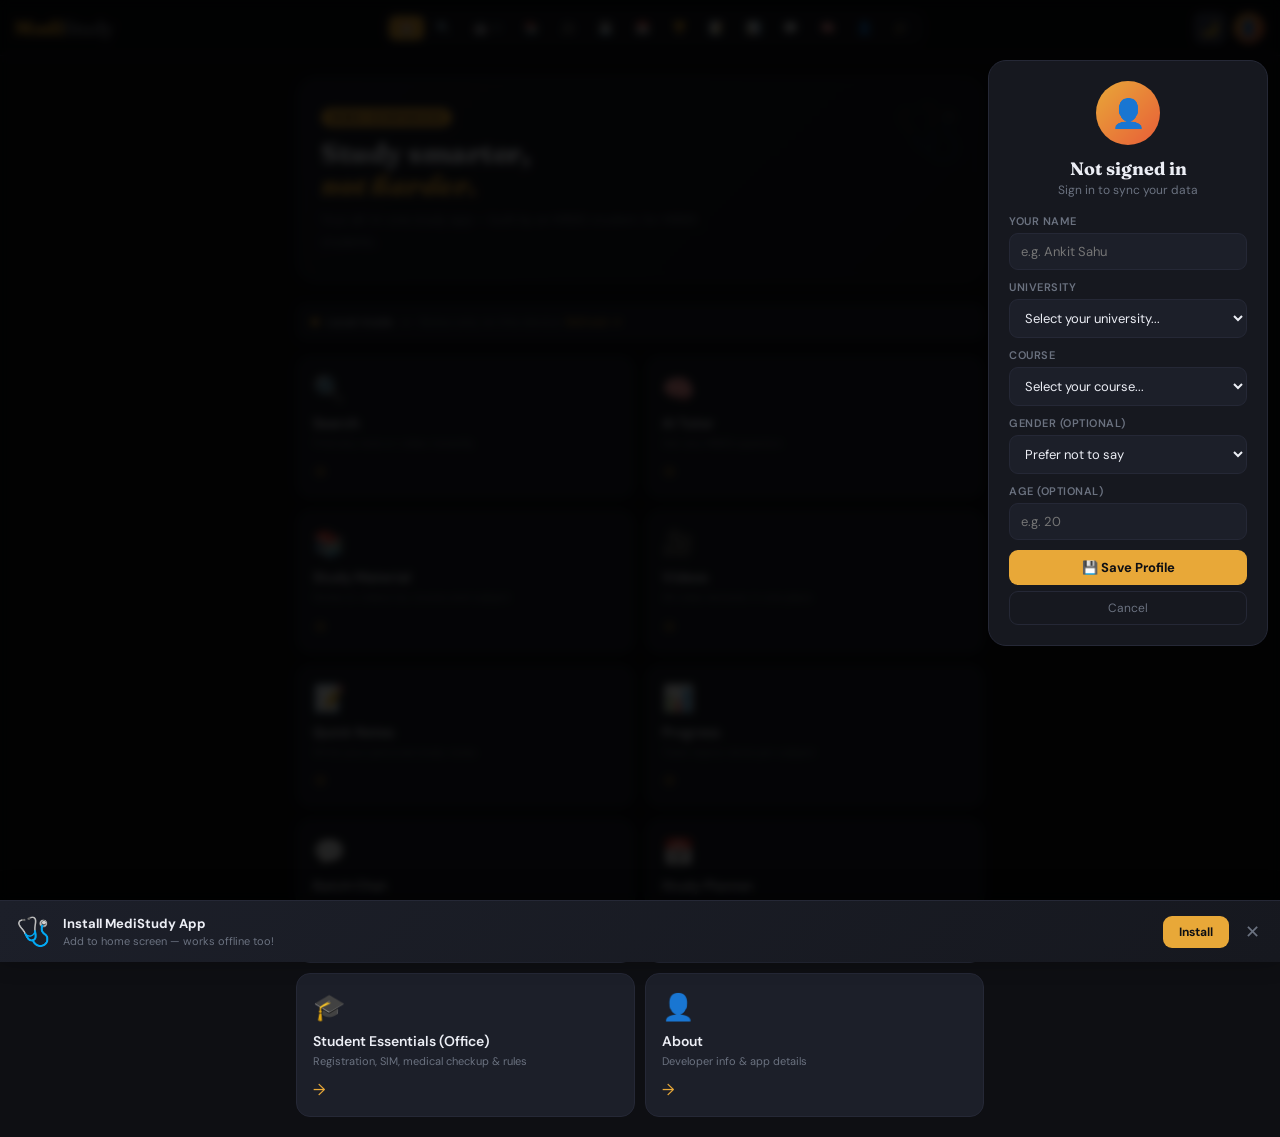
==== index.html @ 900de32b "Add files via upload" ====
<!DOCTYPE html>
<html lang="en">
<head>
<meta charset="UTF-8">
<meta name="viewport" content="width=device-width, initial-scale=1.0">
<title>MediStudy — MBBS Companion</title>
<script>
// OFFLINE BOOT — runs before anything else
// If offline, try to serve cached version from Cache API
(function(){
  if(navigator.onLine) return; // Online — nothing to do
  if(!('caches' in window)) return; // No Cache API — nothing to do
  // Check if app shell is cached, inject if current page failed to load
  window.addEventListener('DOMContentLoaded', function(){
    setTimeout(function(){
      // If page-home exists, app loaded fine even offline
      if(document.getElementById('page-home')) return;
      // App failed to load — try cache
      var urls = [location.href, location.origin+'/', location.origin+'/index.html'];
      caches.open('medistudy-shell-v2').then(function(cache){
        var tryNext = function(i){
          if(i >= urls.length) return;
          cache.match(urls[i]).then(function(resp){
            if(resp){ resp.text().then(function(html){
              document.open(); document.write(html); document.close();
            });}else{ tryNext(i+1); }
          });
        };
        tryNext(0);
      }).catch(function(){});
    }, 1000);
  });
})();
</script>
<link rel="stylesheet" href="style.css">

  <!-- Google Analytics -->
  <script async src="https://www.googletagmanager.com/gtag/js?id=G-0CT6SZ4DD1"></script>
  <script>
    window.dataLayer = window.dataLayer || [];
    function gtag(){dataLayer.push(arguments);}
    gtag('js', new Date());
    gtag('config', 'G-0CT6SZ4DD1');
  </script>
  <!-- Fonts load async — never blocks offline use -->
  <script>
    if(navigator.onLine){
      var fl=document.createElement('link');
      fl.rel='stylesheet';fl.media='print';
      fl.href='https://fonts.googleapis.com/css2?family=Fraunces:ital,wght@0,300;0,600;0,900;1,300&family=DM+Sans:wght@300;400;500;600&display=swap';
      fl.onload=function(){fl.media='all';};
      document.head.appendChild(fl);
    }
  </script>

  <!-- PWA Support -->
  <link rel="manifest" href="manifest.json">
  <meta name="theme-color" content="#e8a838">
  <meta name="mobile-web-app-capable" content="yes">
  <meta name="apple-mobile-web-app-capable" content="yes">
  <meta name="apple-mobile-web-app-status-bar-style" content="black-translucent">
  <meta name="apple-mobile-web-app-title" content="MediStudy">
  <link rel="apple-touch-icon" href="https://img.icons8.com/fluency/96/stethoscope.png">
  <!-- PDF.js for reliable cross-platform PDF rendering -->
  <script src="https://cdnjs.cloudflare.com/ajax/libs/pdf.js/3.11.174/pdf.min.js"></script>
</head>
<body>
<nav>
  <div class="nav-brand" id="nav-brand" onclick="goPage('home')">Medi<span>Study</span></div>
  <div class="nav-tabs">
    <button class="nav-tab active" onclick="goPage('home')">🏠</button>
    <button class="nav-tab" onclick="goPage('search')">🔍</button>
    <button class="nav-tab" onclick="goPage('tutor')">🤖 AI</button>
    <button class="nav-tab" onclick="goPage('material')">📚</button>
    <button class="nav-tab" onclick="goPage('videos')">🎥</button>
    <button class="nav-tab" onclick="goPage('saved')">💾</button>
    <button class="nav-tab" onclick="goPage('planner')">📅</button>
    <button class="nav-tab" onclick="goPage('leaderboard')">🏆</button>
    <button class="nav-tab" onclick="goPage('quicknotes')">📝</button>
    <button class="nav-tab" onclick="goPage('progress')">📊</button>
    <button class="nav-tab" onclick="goPage('chat')">💬</button>
    <button class="nav-tab" onclick="goPage('quiz')">🧠</button>
    <button class="nav-tab" onclick="goPage('about')">👤</button>
    <button class="nav-tab" onclick="goPage('essentials')">🎓</button>  </div>
  <div class="nav-right">
    <button class="theme-btn" id="theme-btn" onclick="toggleTheme()">🌙</button>
    <button class="profile-avatar-btn" id="profile-avatar-btn" onclick="openProfile()" title="My Profile">👤</button>
  </div>
</nav>

<!-- ANNOUNCEMENT BANNER -->
<div id="ann-banner" style="display:none;margin:8px 12px 0;border-radius:10px;padding:10px 14px;font-size:13px;line-height:1.5;position:relative;">
  <div style="font-weight:700;margin-bottom:2px;" id="ann-banner-title"></div>
  <div id="ann-banner-msg" style="font-size:12px;opacity:0.9;"></div>
  <button onclick="dismissAnnouncement()" style="position:absolute;top:8px;right:10px;background:none;border:none;font-size:16px;cursor:pointer;opacity:0.7;color:inherit;">✕</button>
</div>
<div class="profile-modal-overlay" id="profile-modal-overlay" onclick="if(event.target===this)closeProfile()">
  <div class="profile-modal">
    <div class="profile-avatar-big" id="profile-avatar-big">👤</div>
    <div class="profile-name-display" id="profile-name-display">Set your name</div>
    <div class="profile-course-display" id="profile-course-display">Tap Edit to set up your profile</div>

    <!-- Logged-out view -->
    <div id="profile-loggedout-view">
      <button class="profile-edit-btn" onclick="closeProfile();openLoginModal()" style="background:var(--accent);margin-bottom:6px;">🔐 Sign In / Create Account</button>
      <button class="profile-close-btn" onclick="closeProfile()">Close</button>
    </div>

    <!-- Logged-in view -->
    <div id="profile-view" style="display:none;">
      <div id="profile-auth-email" style="font-size:11px;color:var(--muted);text-align:center;margin-bottom:10px;"></div>
      <button class="profile-edit-btn" onclick="showProfileEdit()">✏️ Edit Profile</button>
      <button class="profile-close-btn" onclick="doSignOut()" style="margin-top:6px;border-color:#e85d38;color:#e85d38;">🚪 Sign Out</button>
      <button class="profile-close-btn" onclick="closeProfile()" style="margin-top:6px;">Close</button>
    </div>

    <div id="profile-edit-form" style="display:none;">
      <div class="form-group" style="margin-bottom:10px;">
        <label style="font-size:11px;font-weight:600;color:var(--muted);display:block;margin-bottom:5px;">YOUR NAME</label>
        <input type="text" id="profile-name-inp" class="lb-input" placeholder="e.g. Ankit Sahu" style="margin-bottom:0;">
      </div>
      <div class="form-group" style="margin-bottom:10px;">
        <label style="font-size:11px;font-weight:600;color:var(--muted);display:block;margin-bottom:5px;">UNIVERSITY</label>
        <select id="profile-university-inp" class="lb-input" style="margin-bottom:0;">
          <option value="">Select your university...</option>
        </select>
      </div>
      <div class="form-group" style="margin-bottom:10px;">
        <label style="font-size:11px;font-weight:600;color:var(--muted);display:block;margin-bottom:5px;">COURSE</label>
        <select id="profile-course-inp" class="lb-input" style="margin-bottom:0;">
          <option value="">Select your course...</option>
        </select>
      </div>
      <div class="form-group" style="margin-bottom:10px;">
        <label style="font-size:11px;font-weight:600;color:var(--muted);display:block;margin-bottom:5px;">GENDER (OPTIONAL)</label>
        <select id="profile-gender-inp" class="lb-input" style="margin-bottom:0;">
          <option value="">Prefer not to say</option>
          <option value="Male">Male</option>
          <option value="Female">Female</option>
          <option value="Other">Other</option>
        </select>
      </div>
      <div class="form-group" style="margin-bottom:10px;">
        <label style="font-size:11px;font-weight:600;color:var(--muted);display:block;margin-bottom:5px;">AGE (OPTIONAL)</label>
        <input type="number" id="profile-age-inp" class="lb-input" placeholder="e.g. 20" min="15" max="60" style="margin-bottom:0;">
      </div>
      <button class="profile-edit-btn" onclick="saveProfile()">💾 Save Profile</button>
      <button class="profile-close-btn" onclick="showProfileView()">Cancel</button>
    </div>
  </div>
</div>
<!-- HOME -->
<div class="page active" id="page-home">
  <div class="hero"><div class="hero-tag">MBBS COMPANION</div><h1>Study smarter,<br><em>not harder.</em></h1><p>Your all-in-one study app — built by an MBBS student, for MBBS students.</p></div>
  <div id="home-fb-banner"></div>
  <div class="home-grid">
    <div class="home-card" onclick="goPage('search')"><span class="hc-icon">🔍</span><div class="hc-title">Search</div><div class="hc-desc">Find any note or video instantly</div><div class="hc-arrow">→</div></div>
    <div class="home-card" onclick="goPage('tutor')"><span class="hc-icon">🧠</span><div class="hc-title">AI Tutor</div><div class="hc-desc">Ask any MBBS question</div><div class="hc-arrow">→</div></div>
    <div class="home-card" onclick="goPage('material')"><span class="hc-icon">📚</span><div class="hc-title">Study Material</div><div class="hc-desc">Notes & videos by course and subject</div><div class="hc-arrow">→</div></div>
    <div class="home-card" onclick="goPage('videos')"><span class="hc-icon">🎥</span><div class="hc-title">Videos</div><div class="hc-desc">All video lectures in one place</div><div class="hc-arrow">→</div></div>
    <div class="home-card" onclick="goPage('quicknotes')"><span class="hc-icon">📝</span><div class="hc-title">Quick Notes</div><div class="hc-desc">Write your personal study notes</div><div class="hc-arrow">→</div></div>
    <div class="home-card" onclick="goPage('progress')"><span class="hc-icon">📊</span><div class="hc-title">Progress</div><div class="hc-desc">Track topics done per subject</div><div class="hc-arrow">→</div></div>
    <div class="home-card" onclick="goPage('chat')"><span class="hc-icon">💬</span><div class="hc-title">Batch Chat</div><div class="hc-desc">Chat with your batchmates live</div><div class="hc-arrow">→</div></div>
    <div class="home-card" onclick="goPage('planner')"><span class="hc-icon">📅</span><div class="hc-title">Study Planner</div><div class="hc-desc">Exam countdown & daily goals</div><div class="hc-arrow">→</div></div>
    <div class="home-card" onclick="goPage('essentials')"><span class="hc-icon">🎓</span><div class="hc-title">Student Essentials (Office)</div><div class="hc-desc">Registration, SIM, medical checkup & rules</div><div class="hc-arrow">→</div></div>
    <div class="home-card" onclick="goPage('about')"><span class="hc-icon">👤</span><div class="hc-title">About</div><div class="hc-desc">Developer info & app details</div><div class="hc-arrow">→</div></div>
  </div>
</div>
<!-- SEARCH -->
<div class="page" id="page-search">
  <div class="sec-title">🔍 <em>Search</em></div><div class="sec-sub">Find notes and videos instantly</div>
  <div class="search-wrap"><span class="search-icon">🔍</span><input class="search-input" id="search-input" placeholder="Search topics, notes, videos..." oninput="doSearch(this.value)"></div>
  <div id="search-results"><div class="empty-state">Start typing to search...</div></div>
</div>
<!-- AI TUTOR -->
<div class="page" id="page-tutor">
  <div class="sec-title">🧠 <em>MediBot</em></div><div class="sec-sub">Your AI tutor for all MBBS subjects</div>
  <div class="chat-box">
    <div class="chat-msgs" id="chat-msgs">
      <div class="chat-welcome" id="chat-welcome">
        <h3>🧠 MediBot — MBBS Tutor</h3><p>Ask anything — Anatomy, Physiology, Surgery, Medicine & all MBBS subjects!</p>
        <div class="quick-chips">
          <div class="qchip" onclick="sendQ('Explain the cardiac cycle simply')">❤️ Cardiac Cycle</div>
          <div class="qchip" onclick="sendQ('Give me 5 MCQs on Pharmacology')">💊 Pharmacology MCQs</div>
          <div class="qchip" onclick="sendQ('Explain the brachial plexus simply')">🦾 Brachial Plexus</div>
          <div class="qchip" onclick="sendQ('What is the approach to a fever patient?')">🌡️ Fever Approach</div>
          <div class="qchip" onclick="sendQ('Explain types of hypersensitivity reactions')">🔬 Hypersensitivity</div>
          <div class="qchip" onclick="sendQ('Give me 5 MCQs on Pathology')">🧫 Pathology MCQs</div>
          <div class="qchip" onclick="sendQ('Explain stages of labour')">👶 Stages of Labour</div>
          <div class="qchip" onclick="sendQ('Important Surgery topics for exam')">🔪 Surgery Topics</div>
        </div>
      </div>
    </div>
    <div class="chat-input-row">
      <textarea class="chat-input" id="chat-input" rows="1" placeholder="Ask your question..." onkeydown="chatKey(event)"></textarea>
      <button class="chat-send" id="chat-send" onclick="sendMsg()">➤</button>
    </div>
  </div>
</div>
<!-- STUDY MATERIAL -->
<div class="page" id="page-material">
  <div class="sec-title">📚 Study <em>Material</em></div><div class="sec-sub">Browse by course, subject and folder</div>
  <div id="material-container"></div>
</div>
<!-- VIDEOS -->
<div class="page" id="page-videos">
  <div class="sec-title">🎥 Video <em>Lectures</em></div><div class="sec-sub">All video lectures in one place</div>
  <div class="vid-page-tabs" id="vid-page-tabs"></div>
  <div class="videos-list" id="videos-list"></div>
</div>
<!-- SAVED NOTES -->
<div class="page" id="page-saved">
  <div class="sec-title">💾 <em>Saved</em></div><div class="sec-sub">Your offline saved & bookmarked notes</div>
  <div id="saved-container"></div>
</div>
<!-- PLANNER -->
<div class="page" id="page-planner">
  <div class="sec-title">Study <em>Planner</em></div><div class="sec-sub">Exam countdown & daily goals</div>
  <div class="planner-grid">
    <div class="planner-stat"><div class="ps-val" id="ps-hours">0</div><div class="ps-label">HOURS TODAY</div></div>
    <div class="planner-stat"><div class="ps-val" id="ps-goals">0/0</div><div class="ps-label">GOALS DONE</div></div>
  </div>
  <div class="study-log" style="margin-bottom:14px;">
    <h3>⏱️ This Week's Study Hours</h3>
    <div style="font-size:11px;color:var(--muted);margin-bottom:8px;">Time spent inside the app is tracked automatically.</div>
    <div id="week-log"></div>
  </div>
  <div class="exam-card">
    <h3>📆 Exam Countdown</h3>
    <div class="exam-form">
      <input class="exam-input" type="text" id="exam-name" placeholder="Exam name">
      <input class="exam-input" type="date" id="exam-date">
      <button class="exam-btn" onclick="addExam()">Add</button>
    </div>
    <div class="exams-list" id="exams-list"></div>
  </div>
  <div class="goals-card">
    <h3>🎯 Today's Goals</h3>
    <div class="goal-form"><input class="goal-input" type="text" id="goal-input" placeholder="Add a study goal..." onkeydown="if(event.key==='Enter')addGoal()"><button class="goal-add" onclick="addGoal()">Add</button></div>
    <div id="goals-list"></div>
  </div>
  <!-- NOTIFICATIONS -->
  <div class="notif-card">
    <h3>🔔 Study Reminders</h3>
    <div class="notif-row">
      <label style="font-size:13px;font-weight:600;flex:1;">Daily Study Reminder</label>
      <label class="notif-toggle"><input type="checkbox" id="notif-toggle" onchange="toggleNotification()"><span class="notif-slider"></span></label>
    </div>
    <div class="notif-row">
      <label style="font-size:12px;color:var(--muted);">Remind me at:</label>
      <input type="time" class="notif-time" id="notif-time" value="08:00" onchange="saveNotifTime()">
    </div>
    <div id="notif-status" style="font-size:12px;color:var(--muted);margin-top:4px;"></div>
    <div class="notif-list" id="notif-list"></div>
  </div>
</div>
<!-- LEADERBOARD -->
<div class="page" id="page-leaderboard">
  <div class="sec-title">🏆 <em>Leaderboard</em></div><div class="sec-sub">Top performers — updated automatically</div>
  <div class="lb-entry-card"><h3>🧠 Top 10 — MCQ Marks</h3>
    <div id="lb-course-locked-label" style="font-size:12px;color:var(--muted);display:none;"></div>
    <select id="lb-course-sel" class="lb-input" style="margin-bottom:6px;" onchange="renderQuizLB()"><option value="">— Select Course —</option></select>
  </div>
  <div class="lb-list" id="lb-quiz-list"></div>
  <div class="lb-entry-card" style="margin-top:20px;"><h3>⏱️ Top 10 — Study Hours</h3></div>
  <div class="lb-list" id="lb-hours-list"></div>
</div>
<!-- ABOUT -->
<div class="page" id="page-about">
  <div class="about-hero">
    <div class="about-avatar" id="about-avatar-display">👨‍⚕️</div>
    <div class="about-name" id="about-name-display" onclick="secretTap()" style="cursor:default;user-select:none;">Ankit Lal Sahu</div>
    <div class="about-role">MBBS Student · Ulyanovsk State University · Russia</div>
    <div class="about-badges"><span class="badge">🎓 3rd Year MBBS</span><span class="badge">🇷🇺 Ulyanovsk</span><span class="badge">💻 App Developer</span></div>
    <div style="margin-top:16px;font-size:12px;color:var(--muted);line-height:1.8;">
      Thanks to <strong style="color:var(--text);">Alish Yadav (3rd Course)</strong> for helping upload notes!
    </div>
    <div style="height:1px;background:var(--border);margin:14px auto;width:60%;"></div>
    <div style="font-size:12px;color:var(--muted);line-height:1.8;">
      Join our WhatsApp group to discuss and stay updated:<br>
      📱 <a href="https://chat.whatsapp.com/LY6qxBSHbAV044EQVYIjJD" target="_blank" style="color:var(--accent);text-decoration:none;">2nd Course</a>
      &nbsp;·&nbsp;
      📱 <a href="https://chat.whatsapp.com/LOl2WTBpHO6H94AKsKYyaM" target="_blank" style="color:var(--accent);text-decoration:none;">3rd Course</a><br>
      — managed by <strong style="color:var(--text);">Hariom Kumar (3rd Course)</strong>
    </div>
  </div>

  <!-- PWA Install Card -->
  <div class="pwa-install-card" id="pwa-install-section">
    <h3>📱 Install MediStudy App</h3>
    <p style="font-size:12px;color:var(--muted);margin-bottom:12px;line-height:1.7;">Install on your phone's home screen — works like a real app, opens faster, and saves notes work offline!</p>
    <button class="pwa-big-install-btn" id="pwa-about-install-btn" onclick="installPWAFromAbout()">⬇️ Install App</button>
    <div class="pwa-manual-steps" id="pwa-manual-steps"></div>
  </div>

  <div class="ess-card">
    <div class="ess-title" onclick="toggleAcc('about-why')"><span>💡 Why I built MediStudy</span><span class="ess-arrow" id="arrow-about-why">▾</span></div>
    <div class="ess-content" id="about-why" style="display:none;">
      <p>Hi! I'm Ankit Lal Sahu, a 3rd year MBBS student at Ulyanovsk State University in Russia. I built MediStudy to make studying easier for myself and my classmates — AI explanations, organized notes, and lecture videos all in one clean app.</p>
      <p>If it helps even one student understand a topic better before an exam — it was worth building. 🩺</p>
    </div>
  </div>
  <div class="ess-card">
    <div class="ess-title" onclick="toggleAcc('about-privacy')"><span>🔒 Your Data & Privacy</span><span class="ess-arrow" id="arrow-about-privacy">▾</span></div>
    <div class="ess-content" id="about-privacy" style="display:none;">
      <p style="margin-bottom:10px;">Here's exactly what MediStudy collects, and why:</p>
      <p><strong>When you sign in:</strong> your name and email, via Google or Email sign-up.</p>
      <p><strong>In your profile:</strong> your name, course, and optionally your gender & age — used to personalize your experience and show you the right course's content.</p>
      <p><strong>Study activity:</strong> your quiz scores, study hours (tracked automatically while the app is open), saved notes, and Batch Chat messages — used for the Leaderboard and to keep your progress synced across your devices.</p>
      <p><strong>Who can see it:</strong> Only I (the developer) can see registered students' email. Other students only ever see your name on the Leaderboard, in Batch Chat, and in Feedback — never your email or profile details.</p>
      <p style="margin-top:8px;">This app has no ads, and your data is never sold or shared with anyone outside MediStudy.</p>
    </div>
  </div>
  <div class="ess-card">
    <div class="ess-title" onclick="toggleAcc('about-feedback');loadMyFeedback();"><span>💬 Feedback & Support</span><span class="ess-arrow" id="arrow-about-feedback">▾</span></div>
    <div class="ess-content" id="about-feedback" style="display:none;white-space:normal;">
      <p style="margin-bottom:12px;">Love the app? Found a bug? Want something added? Let me know — I read every submission.</p>
      <div class="form-group"><label>HOW DO YOU LIKE THE APP?</label>
        <div class="star-rating" id="fb-star-rating">
          <span class="star" data-v="1" onclick="setFbRating(1)">★</span>
          <span class="star" data-v="2" onclick="setFbRating(2)">★</span>
          <span class="star" data-v="3" onclick="setFbRating(3)">★</span>
          <span class="star" data-v="4" onclick="setFbRating(4)">★</span>
          <span class="star" data-v="5" onclick="setFbRating(5)">★</span>
        </div>
      </div>
      <div class="form-group"><label>WHAT'S THIS ABOUT?</label>
        <div class="fb-cat-row" id="fb-cat-row">
          <div class="fb-cat-btn" data-v="Bug" onclick="setFbCategory('Bug')">🐞 Bug</div>
          <div class="fb-cat-btn" data-v="Suggestion" onclick="setFbCategory('Suggestion')">💡 Suggestion</div>
          <div class="fb-cat-btn" data-v="Praise" onclick="setFbCategory('Praise')">❤️ Praise</div>
          <div class="fb-cat-btn" data-v="Other" onclick="setFbCategory('Other')">✏️ Other</div>
        </div>
      </div>
      <div class="form-group"><label>YOUR MESSAGE</label>
        <textarea id="fb-text-input" placeholder="Tell me what's on your mind..." style="height:90px;"></textarea>
      </div>
      <button class="submit-btn" onclick="submitFeedback()">📨 Send Feedback</button>
      <div class="success-msg" id="fb-success">✅ Thanks! Your feedback has been sent.</div>
      <div style="margin-top:16px;">
        <div style="font-size:12px;font-weight:700;color:var(--muted);margin-bottom:8px;">📋 COMMUNITY FEEDBACK</div>
        <div id="my-feedback-list" style="font-size:12px;color:var(--muted);">Sign in to see feedback from everyone.</div>
      </div>
    </div>
  </div>
  <!-- Add future About sections here the same way, e.g. "📱 App Features" or "❓ How to Use" — just copy one of the .ess-card blocks above -->
  <div class="contact-card">
    <div class="contact-info"><h4>Connect with me</h4><p>@ankitsahu_58_ on Instagram</p></div>
    <a class="insta-btn" href="https://instagram.com/ankitsahu_58_" target="_blank">📸 Instagram</a>
  </div>
  <div style="text-align:center;margin-top:16px;">
    <a href="#" onclick="openAdmin();return false;" style="font-size:11px;color:var(--muted);text-decoration:underline;">Sponsor / Editor / Team Login</a>
  </div>
</div>
<!-- STUDENT ESSENTIALS -->
<div class="page" id="page-essentials">
  <div class="sec-title">🎓 Student <em>Essentials (Office)</em></div>
  <div class="sec-sub">Registration, SIM card, medical checkup & university rules — all in one place</div>
  <div id="ess-list">Loading...</div>
</div>
<!-- QUICK NOTES -->
<div class="page" id="page-quicknotes">
  <div class="sec-title">📝 Quick <em>Notes</em></div><div class="sec-sub">Your personal notes — type anything, saved instantly</div>
  <div class="qn-toolbar">
    <button class="qn-new-btn" onclick="newQNote()">+ New Note</button>
    <input class="search-input" id="qn-search" placeholder="🔍 Search notes..." oninput="renderQNotes()" style="flex:1;padding:9px 14px;">
  </div>
  <div id="qn-editor" style="display:none;">
    <div class="qn-editor-box">
      <input class="qn-title-input" id="qn-title-input" placeholder="Note title...">
      <textarea class="qn-body-input" id="qn-body-input" placeholder="Write your notes here..."></textarea>
      <div class="qn-editor-bar">
        <span id="qn-save-status" style="font-size:11px;color:var(--muted);">Auto-saved ✓</span>
        <button class="qn-del-btn" id="qn-del-btn" onclick="deleteQNote()">🗑️ Delete</button>
        <button class="qn-done-btn" onclick="closeQNEditor()">Done ✓</button>
      </div>
    </div>
  </div>
  <div id="qn-list"></div>
</div>

<!-- PROGRESS TRACKER -->
<div class="page" id="page-progress">
  <div class="sec-title">📊 <em>Progress</em></div><div class="sec-sub">Track topics done per subject</div>
  <div class="prog-summary" id="prog-summary"></div>
  <div id="prog-container"></div>
</div>

<!-- BATCH CHAT -->
<div class="page" id="page-chat">
  <div class="sec-title">💬 Batch <em>Chat</em></div><div class="sec-sub">Talk with your batchmates in real-time</div>
  <div id="chat-name-setup" style="display:none;">
    <div class="chat-name-card">
      <div style="font-size:32px;margin-bottom:10px;">💬</div>
      <h3 style="font-family:var(--serif);font-size:18px;font-weight:700;margin-bottom:6px;">Join Batch Chat</h3>
      <p style="font-size:12px;color:var(--muted);margin-bottom:14px;">Enter your name to start chatting with batchmates</p>
      <input class="lb-input" id="chat-username-input" placeholder="Your name..." style="margin-bottom:10px;" onkeydown="if(event.key==='Enter')setChatName()">
      <button class="lb-submit" onclick="setChatName()">Join Chat 💬</button>
    </div>
  </div>
  <div id="chat-offline-notice" style="display:none;">
    <div class="offline-banner" style="margin-bottom:12px;">
      <span>📡</span><span>Batch Chat requires internet connection & Firebase</span>
    </div>
  </div>
  <div id="chat-loading" style="display:none;flex-direction:column;align-items:center;padding:40px;gap:12px;">
    <div class="pdf-loading-spinner"></div>
    <span style="font-size:13px;color:var(--muted);">Connecting to chat...</span>
  </div>
  <div id="batch-chat-box" style="display:none;">
    <div class="batch-chat-header">
      <span id="batch-chat-name-display"></span>
      <button class="qn-del-btn" onclick="changeChatName()" style="font-size:11px;padding:4px 10px;">Change Name</button>
    </div>
    <div class="batch-msgs" id="batch-msgs"></div>
    <div class="batch-input-row">
      <input class="chat-input" id="batch-input" placeholder="Type a message..." onkeydown="if(event.key==='Enter')sendBatchMsg()" style="height:38px;resize:none;">
      <button class="chat-send" onclick="sendBatchMsg()">➤</button>
    </div>
  </div>
</div>

<!-- QUIZ PAGE -->
<div class="page" id="page-quiz">
  <div class="sec-title">🧠 MCQ <em>Quiz</em></div>
  <div class="sec-sub">Test your knowledge subject-wise</div>

  <!-- Quiz home — pick a set -->
  <div id="quiz-home">
    <div id="quiz-sets-list" style="margin-top:8px;"></div>
    <div id="quiz-empty" style="display:none;text-align:center;padding:40px 20px;color:var(--muted);">
      <div style="font-size:40px;margin-bottom:10px;">📭</div>
      <div style="font-size:14px;">No quiz sets yet.<br>Ask your admin to add some!</div>
    </div>
  </div>

  <!-- Active quiz -->
  <div id="quiz-active" style="display:none;">
    <div style="display:flex;align-items:center;justify-content:space-between;margin-bottom:12px;">
      <div style="font-size:12px;color:var(--muted);" id="quiz-progress-label">Question 1 of 10</div>
      <button onclick="exitQuiz()" style="font-size:11px;background:none;border:1px solid var(--border);border-radius:6px;padding:4px 10px;color:var(--muted);cursor:pointer;">✕ Exit</button>
    </div>
    <div style="background:var(--card);border-radius:10px;height:5px;margin-bottom:16px;overflow:hidden;">
      <div id="quiz-progress-bar" style="height:100%;background:var(--accent);transition:width 0.3s;width:0%;"></div>
    </div>
    <div class="card" style="margin-bottom:14px;">
      <div style="font-size:13px;font-weight:600;line-height:1.6;" id="quiz-question"></div>
    </div>
    <div id="quiz-options" style="display:flex;flex-direction:column;gap:8px;"></div>
    <div id="quiz-explanation" style="display:none;background:var(--card);border:1px solid var(--border);border-radius:10px;padding:12px;margin-top:10px;font-size:12px;line-height:1.6;"></div>
    <button id="quiz-next-btn" onclick="nextQuestion()" style="display:none;width:100%;margin-top:12px;" class="submit-btn">Next →</button>
  </div>

  <!-- Quiz result -->
  <div id="quiz-result" style="display:none;text-align:center;padding:20px 0;">
    <div style="font-size:56px;margin-bottom:8px;" id="quiz-result-emoji">🎉</div>
    <div style="font-size:22px;font-weight:700;font-family:var(--serif);" id="quiz-result-score"></div>
    <div style="font-size:13px;color:var(--muted);margin:6px 0 20px;" id="quiz-result-msg"></div>
    <button class="submit-btn" onclick="reviewQuiz()" style="margin-bottom:8px;">📋 Review Answers</button>
    <button class="submit-btn" onclick="retryQuiz()" style="background:var(--card);color:var(--text);border:1px solid var(--border);">🔁 Try Again</button>
    <button onclick="showQuizHome()" style="display:block;width:100%;margin-top:8px;background:none;border:none;color:var(--muted);font-size:12px;cursor:pointer;">← Back to Quiz List</button>
    <!-- Review section -->
    <div id="quiz-review-list" style="margin-top:16px;text-align:left;display:none;"></div>
  </div>
</div>
<div class="pdf-overlay" id="pdf-overlay">
  <div class="pdf-viewer-bar" style="position:relative;">
    <div class="pdf-progress-bar" id="pdf-progress-bar"></div>
    <button class="pdf-close-btn" onclick="closePDF()">✕ Close</button>
    <span class="pdf-title" id="pdf-title"></span>
    <button class="pdf-search-btn" id="pdf-search-btn" onclick="togglePdfSearch()" title="Search in document">🔍</button>
    <button class="pdf-save-bar-btn" id="pdf-save-bar-btn" onclick="toggleSaveFromViewer()">💾 Save Offline</button>
  </div>
  <div class="pdf-search-bar" id="pdf-search-bar" style="display:none;">
    <input type="text" id="pdf-search-input" placeholder="Search in document..." oninput="_pdfSearchDebounced()" onkeydown="if(event.key==='Enter'){event.shiftKey?pdfSearchPrev():pdfSearchNext();}">
    <span id="pdf-search-count">0 / 0</span>
    <button onclick="pdfSearchPrev()" title="Previous match">◀</button>
    <button onclick="pdfSearchNext()" title="Next match">▶</button>
    <button onclick="closePdfSearch()" title="Close search">✕</button>
  </div>
  <div class="pdf-loading" id="pdf-loading" style="display:none;">
    <div class="pdf-loading-spinner"></div>
    <span id="pdf-loading-msg" style="font-size:12px;color:var(--muted);">Opening document...</span>
  </div>
  <!-- PDF.js canvas renderer -->
  <div id="pdf-canvas-container" onclick="onPdfContentTap(event)"></div>
  <!-- Fallback iframe for Drive preview -->
  <iframe class="pdf-frame" id="pdf-frame" allowfullscreen style="display:none;"></iframe>
  <div class="pdf-no-embed" id="pdf-no-embed" style="display:none;">
    <div style="font-size:56px;">📄</div>
    <h3 style="font-family:var(--serif);font-size:20px;font-weight:700;color:var(--accent);margin-bottom:8px;">Cannot Open</h3>
    <p id="pdf-no-embed-msg" style="font-size:13px;color:var(--muted);line-height:1.7;margin-bottom:20px;">This note cannot be displayed in offline mode.<br>Save it first while online to read offline.</p>
    <div style="display:flex;gap:10px;flex-wrap:wrap;justify-content:center;">
      <button class="pdf-close-btn" onclick="closePDF()" style="font-size:14px;padding:10px 24px;">← Go Back</button>
    </div>
  </div>
  <div class="pdf-immersive-hint" id="pdf-immersive-hint">👆 Tap the page to show/hide controls</div>
  <button class="pdf-immersive-toggle" id="pdf-immersive-toggle" onclick="togglePDFImmersive()" title="Show/hide controls">⤢</button>
  <!-- Page navigation bar -->
  <div class="pdf-nav-bar" id="pdf-nav-bar">
    <button class="pdf-nav-btn" id="pdf-prev-btn" onclick="pdfPrevPage()" disabled>◀ Prev</button>
    <span id="pdf-page-info">Page 1 of 1</span>
    <button class="pdf-nav-btn" id="pdf-next-btn" onclick="pdfNextPage()">Next ▶</button>
  </div>
</div>
<!-- LOGIN MODAL -->
<div class="modal-overlay" id="login-modal" onclick="if(event.target===this)closeLoginModal()">
  <div class="modal" style="max-width:400px;">
    <div style="display:flex;align-items:center;justify-content:space-between;margin-bottom:4px;">
      <h2>🔐 Sign In</h2>
      <button class="modal-close" onclick="closeLoginModal()">✕</button>
    </div>
    <div class="modal-sub" id="login-modal-sub">Sign in to access MediBot, Chat, Planner & more</div>

    <!-- Tabs -->
    <div style="display:flex;gap:4px;margin-bottom:16px;background:var(--card);border-radius:10px;padding:3px;">
      <button id="ltab-signin" onclick="switchLoginTab('signin')" style="flex:1;padding:7px;border-radius:8px;font-size:12px;font-weight:600;cursor:pointer;border:none;background:var(--accent);color:#0e0f13;font-family:var(--sans);">Sign In</button>
      <button id="ltab-signup" onclick="switchLoginTab('signup')" style="flex:1;padding:7px;border-radius:8px;font-size:12px;font-weight:600;cursor:pointer;border:none;background:transparent;color:var(--muted);font-family:var(--sans);">Create Account</button>
    </div>

    <!-- Sign In Form -->
    <div id="lform-signin">
      <div class="form-group">
        <label>EMAIL</label>
        <input type="email" id="li-email" placeholder="your@email.com" autocomplete="email">
      </div>
      <div class="form-group">
        <label>PASSWORD</label>
        <input type="password" id="li-password" placeholder="Password" autocomplete="current-password" onkeydown="if(event.key==='Enter')doEmailSignIn()">
      </div>
      <button class="submit-btn" onclick="doEmailSignIn()" id="li-btn">Sign In →</button>
      <div id="li-err" style="color:#e85d38;font-size:12px;margin-top:6px;display:none;"></div>
    </div>

    <!-- Sign Up Form -->
    <div id="lform-signup" style="display:none;">
      <div class="form-group">
        <label>YOUR NAME</label>
        <input type="text" id="su-name" placeholder="e.g. Priya Sharma" autocomplete="name">
      </div>
      <div class="form-group">
        <label>EMAIL</label>
        <input type="email" id="su-email" placeholder="your@email.com" autocomplete="email">
      </div>
      <div class="form-group">
        <label>PASSWORD <span style="color:var(--muted);font-weight:400;">(min 6 chars)</span></label>
        <input type="password" id="su-password" placeholder="Choose a password" autocomplete="new-password" onkeydown="if(event.key==='Enter')doEmailSignUp()">
      </div>
      <button class="submit-btn" onclick="doEmailSignUp()" id="su-btn">Create Account →</button>
      <div id="su-err" style="color:#e85d38;font-size:12px;margin-top:6px;display:none;"></div>
    </div>

    <!-- Divider -->
    <div style="display:flex;align-items:center;gap:10px;margin:14px 0;">
      <div style="flex:1;height:1px;background:var(--border);"></div>
      <span style="font-size:11px;color:var(--muted);">OR</span>
      <div style="flex:1;height:1px;background:var(--border);"></div>
    </div>

    <!-- Google Sign In -->
    <button onclick="doGoogleSignIn()" id="google-signin-btn" style="width:100%;padding:10px;background:var(--card);border:1px solid var(--border);border-radius:9px;color:var(--text);font-family:var(--sans);font-size:13px;font-weight:600;cursor:pointer;display:flex;align-items:center;justify-content:center;gap:10px;">
      <svg width="18" height="18" viewBox="0 0 48 48"><path fill="#EA4335" d="M24 9.5c3.54 0 6.71 1.22 9.21 3.6l6.85-6.85C35.9 2.38 30.47 0 24 0 14.62 0 6.51 5.38 2.56 13.22l7.98 6.19C12.43 13.72 17.74 9.5 24 9.5z"/><path fill="#4285F4" d="M46.98 24.55c0-1.57-.15-3.09-.38-4.55H24v9.02h12.94c-.58 2.96-2.26 5.48-4.78 7.18l7.73 6c4.51-4.18 7.09-10.36 7.09-17.65z"/><path fill="#FBBC05" d="M10.53 28.59c-.48-1.45-.76-2.99-.76-4.59s.27-3.14.76-4.59l-7.98-6.19C.92 16.46 0 20.12 0 24c0 3.88.92 7.54 2.56 10.78l7.97-6.19z"/><path fill="#34A853" d="M24 48c6.48 0 11.93-2.13 15.89-5.81l-7.73-6c-2.18 1.48-4.97 2.31-8.16 2.31-6.26 0-11.57-4.22-13.47-9.91l-7.98 6.19C6.51 42.62 14.62 48 24 48z"/></svg>
      Continue with Google
    </button>
    <div id="google-err" style="color:#e85d38;font-size:12px;margin-top:6px;display:none;"></div>
  </div>
</div>

<!-- ADMIN MODAL -->
<div class="modal-overlay" id="admin-modal">
  <div class="modal">
    <div style="display:flex;align-items:center;justify-content:space-between;margin-bottom:4px;">
      <h2>⚙️ Admin Panel</h2><button class="modal-close" onclick="closeAdmin()">✕</button>
    </div>
    <div id="admin-login">
      <div class="modal-sub">Enter password to manage content</div>
      <div class="login-box">
        <div class="form-group"><label>PASSWORD</label><input type="password" id="admin-pw" placeholder="Enter password..." onkeydown="if(event.key==='Enter')checkPw()"></div>
        <button class="submit-btn" onclick="checkPw()">Unlock Admin Panel 🔐</button>
        <div class="login-err" id="login-err">❌ Wrong password.</div>
      </div>
    </div>
    <div id="admin-panel" style="display:none;">
      <div class="modal-sub">Manage your app content</div>
      <div id="admin-signedin-warning" style="display:none;background:rgba(232,93,56,0.15);border:1px solid #e85d38;color:#e85d38;border-radius:10px;padding:10px 12px;font-size:12px;margin-bottom:12px;font-weight:600;">
        ⚠️ You're not signed in with your account. Saves will fail — go to Login and sign in with your email/Google first, then come back here.
      </div>
      <div id="admin-university-bar" style="background:rgba(255,255,255,0.05);border:1px solid rgba(255,255,255,0.1);border-radius:10px;padding:10px 12px;margin-bottom:12px;">
        <label style="font-size:11px;font-weight:600;color:var(--muted);display:block;margin-bottom:5px;">🏫 MANAGING UNIVERSITY</label>
        <select id="admin-university-sel" onchange="switchAdminUniversity()" style="width:100%;"></select>
        <div style="font-size:11px;color:var(--muted);margin-top:6px;">Courses, Subjects, Notes, Videos and MCQ all apply to whichever university is selected here — on every tab.</div>
      </div>
      <div class="admin-tabs">
        <div class="atab active" id="atab-structure" onclick="switchATab('structure',this)">🏗️ Structure</div>
        <div class="atab" id="atab-dashboard" onclick="switchATab('dashboard',this)">📊 Dashboard</div>
        <div class="atab" id="atab-notes" onclick="switchATab('notes',this)">📝 Note</div>
        <div class="atab" id="atab-videos" onclick="switchATab('videos',this)">🎥 Video</div>
        <div class="atab" id="atab-manage" onclick="switchATab('manage',this)">🗑️ Manage</div>
        <div class="atab" id="atab-announce" onclick="switchATab('announce',this)">📢 Announce</div>
        <div class="atab" id="atab-essentials" onclick="switchATab('essentials',this)">🎓 Essentials (Office)</div>
        <div class="atab" id="atab-mcq" onclick="switchATab('mcq',this)">🧠 MCQ</div>
        <div class="atab" id="atab-students" onclick="switchATab('students',this)">👥 Students</div>
        <div class="atab" id="atab-feedback" onclick="switchATab('feedback',this)">💬 Feedback</div>
        <div class="atab" id="atab-firebase" onclick="switchATab('firebase',this)">🔥 Firebase</div>
      </div>
      <!-- STRUCTURE -->
      <div class="aform active" id="aform-structure">
        <div id="admin-add-university"><div class="section-label">🏫 Add a New University</div>
        <div style="font-size:11px;color:var(--muted);margin-bottom:8px;">Use the "Managing University" bar above to switch which university you're editing. Use this only to create a brand new one.</div>
        <div class="add-inline"><input type="text" id="new-uni-name" placeholder="New university name"><button onclick="addUniversity()">+ Add Uni</button></div>
        <div class="add-inline" style="margin-top:4px;"><input type="text" id="new-uni-id" placeholder="short id e.g. ksmu"></div></div>
        <div class="section-label" style="margin-top:18px;">📘 Courses</div>
        <div id="admin-courses-list"></div>
        <div class="add-inline"><input type="text" id="new-course-name" placeholder="e.g. 1st Course"><button onclick="addCourse()">+ Add</button></div>
        <div class="section-label" style="margin-top:18px;">🔬 Subjects</div>
        <div class="form-group" style="margin-bottom:8px;"><label>SELECT COURSE</label><select id="struct-course-sel" onchange="renderAdminSubjects()"></select></div>
        <div id="admin-subjects-list"></div>
        <div class="add-inline"><input type="text" id="new-subject-name" placeholder="e.g. Anatomy"><button onclick="addSubject()">+ Add</button></div>
        <div class="section-label" style="margin-top:18px;">📁 Folders <span style="font-weight:400;font-size:10px;color:var(--muted);">(inside a subject)</span></div>
        <div class="form-group" style="margin-bottom:4px;"><label>SELECT COURSE</label><select id="struct-fcourse" onchange="updateFolderSubjects()"></select></div>
        <div class="form-group" style="margin-bottom:8px;"><label>SELECT SUBJECT</label><select id="struct-fsubject" onchange="renderAdminFolders()"></select></div>
        <div id="admin-folders-list"></div>
        <div class="add-inline"><input type="text" id="new-folder-name" placeholder="e.g. Short Notes, Diagrams"><button onclick="addFolder()">+ Add</button></div>
        <div class="form-group" style="margin-top:6px;margin-bottom:6px;"><label>FOLDER DESCRIPTION (optional)</label><textarea id="new-folder-desc" placeholder="e.g. Special for exam — prepared according to X teacher&#39;s lectures" style="height:60px;"></textarea></div>
        <div class="success-msg" id="struct-success">✅ Saved!</div>
      </div>
      <!-- NOTE -->
      <div class="aform" id="aform-dashboard">
        <div class="section-label">📊 Dashboard</div>
        <div id="dash-summary-cards" style="display:flex;flex-direction:column;gap:8px;margin-bottom:16px;">
          <div style="font-size:12px;color:var(--muted);">Loading...</div>
        </div>
        <div class="section-label">🔥 Top Liked Notes</div>
        <div id="dash-top-liked"></div>
      </div>

      <div class="aform" id="aform-notes">
        <div class="form-group"><label>COURSE</label><select id="note-course" onchange="updateNoteSubjects()"></select></div>
        <div class="form-group"><label>SUBJECT</label><select id="note-subject" onchange="updateNoteFolders()"></select></div>
        <div class="form-group"><label>FOLDER</label><select id="note-folder"></select></div>
        <div class="form-group"><label>TOPIC NAME</label><input type="text" id="note-topic" placeholder="e.g. Cardiac Cycle"></div>
        <div class="form-group"><label>DESCRIPTION (optional)</label><textarea id="note-desc" placeholder="Short description..."></textarea></div>
        <div class="form-group"><label>GOOGLE DRIVE LINK</label><input type="url" id="note-link" placeholder="https://drive.google.com/..."></div>
        <button class="submit-btn" id="note-submit-btn" onclick="addNote()">➕ Add Note</button>
        <button class="submit-btn" id="note-cancel-edit-btn" onclick="cancelEditNote()" style="display:none;background:var(--card);color:var(--text);border:1px solid var(--border);margin-top:8px;">✕ Cancel Edit</button>
        <div class="success-msg" id="note-success">✅ Note added!</div>
      </div>
      <!-- VIDEO -->
      <div class="aform" id="aform-videos">
        <div class="form-group"><label>COURSE</label><select id="vid-course" onchange="updateVidSubjects()"></select></div>
        <div class="form-group"><label>SUBJECT</label><select id="vid-subject"></select></div>
        <div class="form-group"><label>LECTURE TITLE</label><input type="text" id="vid-title" placeholder="e.g. Heart Sounds Explained"></div>
        <div class="form-group"><label>DESCRIPTION (optional)</label><input type="text" id="vid-desc" placeholder="Short description..."></div>
        <div class="form-group"><label>YOUTUBE LINK</label><input type="url" id="vid-link" placeholder="https://youtube.com/watch?v=..."></div>
        <button class="submit-btn" id="vid-submit-btn" onclick="addVideo()">➕ Add Video</button>
        <button class="submit-btn" id="vid-cancel-edit-btn" onclick="cancelEditVideo()" style="display:none;background:var(--card);color:var(--text);border:1px solid var(--border);margin-top:8px;">✕ Cancel Edit</button>
        <div class="success-msg" id="vid-success">✅ Video added!</div>
      </div>
      <!-- MANAGE -->
      <div class="aform" id="aform-manage">
        <div class="section-label">Notes</div><div style="font-size:11px;color:var(--muted);margin-bottom:6px;">☰ Hold the handle and drag a note up/down to reorder it inside its folder — the new order saves automatically.</div><div class="manage-list" id="manage-notes"></div>
        <div class="section-label">Videos</div><div class="manage-list" id="manage-videos"></div>
      </div>
      <!-- ANNOUNCE -->
      <div class="aform" id="aform-announce">
        <div class="section-label">📢 Post Announcement</div>
        <div class="form-group"><label>TITLE</label><input type="text" id="ann-title" placeholder="e.g. New Notes Uploaded!"></div>
        <div class="form-group"><label>MESSAGE</label><textarea id="ann-msg" placeholder="e.g. Physiology Chapter 5 notes are now available in the app." style="height:80px;"></textarea></div>
        <div class="form-group"><label>AUDIENCE</label>
          <select id="ann-audience" class="lb-input">
            <option value="">🌐 All Universities</option>
          </select>
        </div>
        <div class="form-group"><label>TYPE</label>
          <select id="ann-type" class="lb-input">
            <option value="info">ℹ️ Info (blue)</option>
            <option value="success">✅ Success (green)</option>
            <option value="warning">⚠️ Warning (yellow)</option>
            <option value="urgent">🔴 Urgent (red)</option>
          </select>
        </div>
        <div class="form-group"><label>EXPIRES AFTER</label>
          <select id="ann-expiry" class="lb-input">
            <option value="1">1 day</option>
            <option value="3" selected>3 days</option>
            <option value="7">7 days</option>
            <option value="30">30 days</option>
          </select>
        </div>
        <button class="submit-btn" onclick="postAnnouncement()">📢 Post Announcement</button>
        <div class="success-msg" id="ann-success">✅ Announcement posted!</div>
        <div class="section-label" style="margin-top:16px;">Active Announcements</div>
        <div id="admin-ann-list" style="font-size:12px;color:var(--muted);">Loading...</div>
      </div>
      <!-- STUDENT ESSENTIALS -->
      <div class="aform" id="aform-essentials">
        <div class="section-label">🎓 Add Student Essential (Office)</div>
        <div class="form-group"><label>TITLE</label><input type="text" id="ess-title-input" placeholder="e.g. How to get registration"></div>
        <div class="form-group"><label>CONTENT</label><textarea id="ess-content-input" placeholder="Step-by-step process, office hours, documents needed, etc." style="height:120px;"></textarea></div>
        <button class="submit-btn" onclick="addEssential()">➕ Add to Student Essentials (Office)</button>
        <div class="success-msg" id="ess-success">✅ Added!</div>
        <div class="section-label" style="margin-top:16px;">Current Essentials</div>
        <div id="admin-ess-list" style="font-size:12px;color:var(--muted);">Loading...</div>
      </div>
      <!-- MCQ -->
      <div class="aform" id="aform-mcq">
        <div class="section-label">🧠 MCQ Generator</div>

        <!-- Sub tabs -->
        <div style="display:flex;gap:4px;margin-bottom:14px;background:var(--card);border-radius:10px;padding:3px;">
          <button id="mcqtab-ai" onclick="switchMCQTab('ai')" style="flex:1;padding:7px;border-radius:8px;font-size:12px;font-weight:600;cursor:pointer;border:none;background:var(--accent);color:#0e0f13;font-family:var(--sans);">🤖 AI Generate</button>
          <button id="mcqtab-manual" onclick="switchMCQTab('manual')" style="flex:1;padding:7px;border-radius:8px;font-size:12px;font-weight:600;cursor:pointer;border:none;background:transparent;color:var(--muted);font-family:var(--sans);">✏️ Manual</button>
        </div>

        <!-- AI Generate panel -->
        <div id="mcq-ai-panel">
          <div id="mcq-step1">
          <div class="form-group">
            <label>SUBJECT / TOPIC NAME</label>
            <input type="text" id="mcq-subject" placeholder="e.g. Cardiac Cycle — Physiology">
          </div>
          <div class="form-group">
            <label>LINK TO SUBJECT <span style="color:var(--muted);font-weight:400;">(where to show in Study Material)</span></label>
            <select id="mcq-course-sel" class="lb-input" style="margin-bottom:6px;" onchange="updateMCQSubjects('mcq-subject-sel','mcq-course-sel')"><option value="">— Select Course —</option></select>
            <select id="mcq-subject-sel" class="lb-input"><option value="">— Select Subject —</option></select>
          </div>
          <div class="form-group">
            <label>PASTE YOUR NOTES HERE</label>
            <textarea id="mcq-notes" placeholder="Paste your lecture notes, textbook content, or any study material here... AI will generate MCQs from it." style="height:140px;font-size:12px;"></textarea>
          </div>
          <div class="form-group">
            <label>NUMBER OF QUESTIONS</label>
            <select id="mcq-count" class="lb-input">
              <option value="5">5 questions</option>
              <option value="10" selected>10 questions</option>
              <option value="15">15 questions</option>
              <option value="20">20 questions</option>
            </select>
          </div>
          <button class="submit-btn" onclick="generateMCQ()" id="mcq-gen-btn">🤖 Generate MCQs</button>
          <div id="mcq-gen-status" style="font-size:12px;color:var(--muted);margin-top:8px;display:none;">⏳ AI is generating questions...</div>
          </div><!-- end mcq-step1 -->

        <!-- Step 2: Review generated MCQs -->
        <div id="mcq-step2" style="display:none;">
          <div style="display:flex;align-items:center;justify-content:space-between;margin-bottom:10px;">
            <div style="font-size:13px;font-weight:700;" id="mcq-review-title">Review Questions</div>
            <button onclick="resetMCQGen()" style="font-size:11px;background:none;border:1px solid var(--border);border-radius:6px;padding:4px 10px;color:var(--muted);cursor:pointer;">← Start Over</button>
          </div>
          <div id="mcq-review-list"></div>
          <button class="submit-btn" onclick="publishMCQSet()" id="mcq-pub-btn" style="margin-top:10px;">✅ Publish to Students</button>
          <div class="success-msg" id="mcq-pub-success">✅ MCQ set published!</div>
        </div>
        </div><!-- end mcq-ai-panel -->

        <!-- Manual Add panel -->
        <div id="mcq-manual-panel" style="display:none;">
          <div class="form-group">
            <label>SUBJECT / TOPIC NAME</label>
            <input type="text" id="mcq-manual-subject" placeholder="e.g. Cardiac Cycle — Physiology">
          </div>
          <div class="form-group">
            <label>LINK TO SUBJECT <span style="color:var(--muted);font-weight:400;">(where to show in Study Material)</span></label>
            <select id="mcq-manual-course-sel" class="lb-input" style="margin-bottom:6px;" onchange="updateMCQSubjects('mcq-manual-subject-sel','mcq-manual-course-sel')"><option value="">— Select Course —</option></select>
            <select id="mcq-manual-subject-sel" class="lb-input"><option value="">— Select Subject —</option></select>
          </div>
          <div style="font-size:12px;color:var(--muted);margin-bottom:10px;">Add questions one by one. They'll be saved together as one set when you publish.</div>

          <!-- Bulk paste & auto-fill -->
          <div style="background:var(--card);border:1px solid var(--border);border-radius:10px;padding:12px;margin-bottom:12px;">
            <div class="form-group">
              <label>📋 PASTE & AUTO-FILL <span style="color:var(--muted);font-weight:400;">(paste a whole block of MCQs)</span></label>
              <textarea id="mq-bulk-paste" placeholder="1. Question text?

A. Option
B. Option
C. Option
D. Option

Answer: B — optional explanation

---

2. Next question..." style="height:130px;"></textarea>
            </div>
            <button class="submit-btn" onclick="parseBulkMCQs()" style="margin-top:4px;">🪄 Parse & Add All</button>
            <div id="mq-bulk-status" style="font-size:12px;margin-top:8px;display:none;"></div>
          </div>

          <!-- Add single question form -->
          <div style="background:var(--card);border:1px solid var(--border);border-radius:10px;padding:12px;margin-bottom:12px;">
            <div class="form-group">
              <label>QUESTION</label>
              <textarea id="mq-question" placeholder="Type your question here..." style="height:70px;"></textarea>
            </div>
            <div class="form-group"><label>OPTION A</label><input type="text" id="mq-opt0" placeholder="Option A"></div>
            <div class="form-group"><label>OPTION B</label><input type="text" id="mq-opt1" placeholder="Option B"></div>
            <div class="form-group"><label>OPTION C</label><input type="text" id="mq-opt2" placeholder="Option C"></div>
            <div class="form-group"><label>OPTION D</label><input type="text" id="mq-opt3" placeholder="Option D"></div>
            <div class="form-group">
              <label>CORRECT ANSWER</label>
              <select id="mq-answer" class="lb-input">
                <option value="0">A</option>
                <option value="1">B</option>
                <option value="2">C</option>
                <option value="3">D</option>
              </select>
            </div>
            <div class="form-group">
              <label>EXPLANATION <span style="color:var(--muted);font-weight:400;">(optional)</span></label>
              <input type="text" id="mq-explanation" placeholder="Why is this the correct answer?">
            </div>
            <button class="submit-btn" onclick="addManualQuestion()" style="margin-top:4px;">➕ Add Question</button>
          </div>

          <!-- Questions added so far -->
          <div id="mq-added-list"></div>
          <div id="mq-count-label" style="font-size:12px;color:var(--muted);margin-bottom:8px;display:none;"></div>
          <button class="submit-btn" onclick="publishManualMCQ()" id="mq-pub-btn" style="display:none;">✅ Publish Set to Students</button>
          <div class="success-msg" id="mq-pub-success">✅ MCQ set published!</div>
        </div>

        <!-- Published MCQ Sets — shown for both tabs -->
        <div class="section-label" style="margin-top:16px;">Published MCQ Sets</div>
        <div id="admin-mcq-list" style="font-size:12px;color:var(--muted);">Loading...</div>
      </div>

      <!-- STUDENTS -->
      <div class="aform" id="aform-students">
        <div class="section-label">👥 Registered Students</div>
        <div style="display:flex;gap:8px;align-items:center;margin-bottom:10px;flex-wrap:wrap;">
          <label style="font-size:12px;color:var(--muted);display:flex;align-items:center;gap:5px;">
            <input type="checkbox" id="students-today-only" onchange="renderStudentsList()"> Today's logins only
          </label>
          <button onclick="loadStudentsList()" style="margin-left:auto;background:var(--card);border:1px solid var(--border);color:var(--text);border-radius:8px;padding:5px 10px;font-size:12px;cursor:pointer;">🔄 Refresh</button>
        </div>
        <div id="students-summary" style="font-size:12px;color:var(--muted);margin-bottom:10px;"></div>
        <div id="students-list"></div>
      </div>

      <!-- FEEDBACK -->
      <div class="aform" id="aform-feedback">
        <div class="section-label">💬 Student Feedback</div>
        <div style="display:flex;gap:8px;align-items:center;margin-bottom:10px;flex-wrap:wrap;">
          <select id="feedback-cat-filter" onchange="renderFeedbackList()" style="padding:6px 10px;background:var(--card);border:1px solid var(--border);border-radius:8px;color:var(--text);font-size:12px;">
            <option value="">All categories</option>
            <option value="Bug">🐞 Bug</option>
            <option value="Suggestion">💡 Suggestion</option>
            <option value="Praise">❤️ Praise</option>
            <option value="Other">✏️ Other</option>
          </select>
          <select id="feedback-status-filter" onchange="renderFeedbackList()" style="padding:6px 10px;background:var(--card);border:1px solid var(--border);border-radius:8px;color:var(--text);font-size:12px;">
            <option value="">All statuses</option>
            <option value="New">🔵 New</option>
            <option value="Seen">🟡 Seen</option>
            <option value="Resolved">🟢 Resolved</option>
          </select>
          <button onclick="loadFeedbackList()" style="margin-left:auto;background:var(--card);border:1px solid var(--border);color:var(--text);border-radius:8px;padding:5px 10px;font-size:12px;cursor:pointer;">🔄 Refresh</button>
        </div>
        <div id="feedback-summary" style="font-size:12px;color:var(--muted);margin-bottom:10px;"></div>
        <div id="feedback-list"></div>
      </div>

      <!-- FIREBASE -->
      <div class="aform" id="aform-firebase">
        <div style="background:var(--card);border:1px solid var(--border);border-radius:10px;padding:14px;margin-bottom:12px;">
          <div style="font-size:13px;font-weight:700;margin-bottom:6px;">🔥 Firebase Status</div>
          <div id="fb-status-text" style="font-size:12px;color:var(--muted);line-height:1.7;"></div>
        </div>
        <div style="background:#0e1a2e;border:1px solid var(--blue);border-radius:10px;padding:14px;margin-bottom:12px;">
          <div style="font-size:13px;font-weight:700;margin-bottom:6px;color:var(--blue);">🤖 AI Tutor Key (Groq)</div>
          <div style="font-size:12px;color:var(--muted);line-height:1.7;margin-bottom:8px;">Your Groq key is active! ✅ Free & fast.<br>Update it here if needed.</div>
          <input type="text" id="gemini-key-input" placeholder="gsk_..." style="width:100%;padding:8px 11px;background:var(--card);border:1px solid var(--border);border-radius:8px;color:var(--text);font-family:monospace;font-size:12px;outline:none;margin-bottom:8px;">
          <button onclick="saveGeminiKey()" style="width:100%;padding:9px;background:var(--blue);color:#fff;border:none;border-radius:8px;font-weight:700;cursor:pointer;font-size:13px;">💾 Update AI Key</button>
          <div id="gemini-key-status" style="font-size:11px;margin-top:6px;color:var(--muted);"></div>
        </div>
        <div class="form-group"><label>FIREBASE API KEY</label><input type="text" id="fb-api-key" placeholder="AIzaSy..."></div>
        <div class="form-group"><label>DATABASE URL</label><input type="url" id="fb-db-url" placeholder="https://your-app-default-rtdb.firebaseio.com"></div>
        <div class="form-group"><label>PROJECT ID</label><input type="text" id="fb-project-id" placeholder="your-project-id"></div>
        <button class="submit-btn" onclick="connectFirebase()" style="background:var(--blue);">🔥 Connect Firebase</button>
        <div class="success-msg" id="fb-success"></div>

        <div style="background:#0e1a2e;border:1px solid var(--blue);border-radius:10px;padding:14px;margin-top:16px;">
          <div style="font-size:13px;font-weight:700;margin-bottom:6px;color:var(--blue);">👤 University Admins</div>
          <div style="font-size:12px;color:var(--muted);line-height:1.7;margin-bottom:10px;">
            Give someone admin rights for <strong>one</strong> university. They must have signed in to MediStudy at least once.
            They can only change that university's content, announcements and MCQs — Firebase itself enforces this.
          </div>
          <div class="form-group"><label>THEIR EMAIL (or UID)</label><input type="text" id="role-who-inp" placeholder="friend@gmail.com"></div>
          <div class="form-group"><label>UNIVERSITY</label><select id="role-uni-sel"></select></div>
          <button class="submit-btn" onclick="grantUniversityAdmin()" style="background:var(--blue);color:#fff;">➕ Make University Admin</button>
          <div id="role-status" style="font-size:12px;margin-top:6px;line-height:1.6;"></div>
          <div class="section-label">Current university admins</div>
          <div id="admin-roles-list" style="font-size:12px;color:var(--muted);">Loading...</div>
        </div>

        <div style="background:#1a1006;border:1px solid var(--accent);border-radius:10px;padding:14px;margin-top:16px;">
          <div style="font-size:13px;font-weight:700;margin-bottom:6px;color:var(--accent);">🧩 Convert to per-item storage</div>
          <div style="font-size:12px;color:var(--muted);line-height:1.7;margin-bottom:10px;">
            One-time step <strong>per university</strong> (acts on the university selected in "Managing University").
            Changes how notes, videos, subjects and folders are stored so each save writes only the one item that changed.
            Until this is run, saving content in that university is blocked on purpose. Take a database backup first.
          </div>
          <button class="submit-btn" onclick="migrateContentToPerItem()" style="background:var(--accent);color:#000;">🧩 Convert this university</button>
          <div id="fb-peritem-status" style="font-size:12px;margin-top:8px;line-height:1.6;"></div>
        </div>

        <div style="background:#1a0606;border:1px solid var(--blue);border-radius:10px;padding:14px;margin-top:16px;">
          <div style="font-size:13px;font-weight:700;margin-bottom:6px;color:var(--blue);">🏆 Migrate Quiz Leaderboard</div>
          <div style="font-size:12px;color:var(--muted);line-height:1.7;margin-bottom:10px;">
            One-time step. Quiz leaderboard scores are now scoped by university too
            (<code>medistudy_quiz_lb/&lt;universityId&gt;/&lt;courseId&gt;</code>), not just course — two different
            universities' question banks shouldn't rank against each other. This copies all existing scores
            (currently all Ulyanovsk's) into the new structure. Run this once; safe to leave the old
            <code>medistudy_quiz_lb/&lt;courseId&gt;</code> entries behind afterward — nothing reads them anymore.
          </div>
          <button class="submit-btn" onclick="migrateQuizLeaderboard()" style="background:var(--blue);color:#fff;">🏆 Migrate Leaderboard</button>
          <div id="fb-lb-migrate-status" style="font-size:12px;margin-top:8px;line-height:1.6;"></div>
        </div>

        
      </div>
    </div>
  </div>
</div>



<!-- VIDEO PLAYER OVERLAY -->
<div class="video-overlay" id="video-overlay">
  <div class="video-viewer-bar">
    <button class="video-close-btn" onclick="closeVideo()">✕ Close</button>
    <span class="pdf-title" id="video-title"></span>
    <button class="pdf-save-bar-btn" id="video-save-bar-btn" onclick="toggleSaveFromVideoViewer()">💾 Save</button>
  </div>
  <div class="video-frame-wrap" id="video-frame-wrap">
    <iframe id="video-frame" allowfullscreen allow="autoplay; encrypted-media; picture-in-picture"></iframe>
  </div>
  <div class="video-fallback" id="video-fallback" style="display:none;">
    <img id="video-thumb-img" src="" alt="" style="width:100%;max-width:340px;border-radius:12px;margin-bottom:16px;display:none;">
    <div class="yt-big">▶️</div>
    <h3 id="video-fallback-title" style="color:#fff;font-size:17px;margin-bottom:8px;text-align:center;padding:0 16px;"></h3>
    <p style="font-size:13px;color:#aaa;margin-bottom:20px;text-align:center;max-width:300px;line-height:1.6;">This video can't be played inside the app.<br>Tap below to watch it directly.</p>
    <a id="video-fallback-link" class="yt-open-btn" target="_blank">▶ Watch on YouTube</a>
    <button onclick="tryEmbedVideo()" style="margin-top:12px;background:none;border:1px solid #555;color:#aaa;padding:8px 18px;border-radius:8px;font-size:12px;cursor:pointer;">Try embed anyway</button>
  </div>
</div>

<!-- Secret Admin Hint -->
<div class="secret-hint" id="secret-hint"></div>

<!-- OFFLINE TOAST -->
<div id="offline-toast"></div>

<!-- PWA Install Banner -->
<div class="pwa-banner" id="pwa-banner">
  <div class="pwa-banner-icon">🩺</div>
  <div class="pwa-banner-text">
    <div class="pwa-banner-title">Install MediStudy App</div>
    <div class="pwa-banner-sub">Add to home screen — works offline too!</div>
  </div>
  <button class="pwa-install-btn" id="pwa-install-btn" onclick="installPWA()">Install</button>
  <button class="pwa-dismiss-btn" onclick="dismissPWA()">✕</button>
</div>


<script src="core.js"></script>
<script src="features.js"></script>
<script src="admin.js"></script>
</body>
</html>
---- style.css ----
:root{--bg:#0e0f13;--surface:#16181f;--card:#1c1f29;--border:#252836;--accent:#e8a838;--accent2:#e85d38;--blue:#3891e8;--green:#38c49a;--purple:#8b5cf6;--text:#eceef5;--muted:#6b7280;--dim:#3a3f52;--serif:'Fraunces',Georgia,serif;--sans:'DM Sans',system-ui,-apple-system,sans-serif;}
body.light{--bg:#f4f5f7;--surface:#fff;--card:#fff;--border:#e2e4ea;--text:#1a1c23;--muted:#6b7280;--dim:#c5c8d4;}
body.light nav{background:rgba(244,245,247,0.95);}
body.light .msg.ai .msg-bubble{background:#f4f5f7;}
body.light .chat-input{background:#f4f5f7;color:var(--text);}
body.light .modal,.fb-modal{background:#fff;}
body.light .form-group input,body.light .form-group select,body.light .form-group textarea{background:#f4f5f7;color:var(--text);}
body.light .planner-day{background:#f4f5f7;}
body.light .search-input{background:#fff;color:var(--text);}
body.light .pdf-viewer-bar{background:#fff;}
*{box-sizing:border-box;margin:0;padding:0;}
body{font-family:var(--sans);background:var(--bg);color:var(--text);min-height:100vh;overflow-x:hidden;transition:background .3s,color .3s;}
nav{position:sticky;top:0;z-index:100;background:rgba(14,15,19,.92);backdrop-filter:blur(12px);border-bottom:1px solid var(--border);display:flex;align-items:center;justify-content:space-between;padding:0 14px;height:56px;gap:8px;}
.nav-brand{font-family:var(--serif);font-size:20px;font-weight:900;color:var(--accent);letter-spacing:-.5px;white-space:nowrap;}
.nav-brand span{color:var(--text);font-weight:300;}
.nav-tabs{display:flex;gap:2px;background:var(--surface);border:1px solid var(--border);border-radius:10px;padding:3px;overflow-x:auto;scrollbar-width:none;}
.nav-tabs::-webkit-scrollbar{display:none;}
.nav-tab{padding:5px 10px;border-radius:7px;font-size:12px;font-weight:500;cursor:pointer;border:none;background:transparent;color:var(--muted);transition:all .2s;white-space:nowrap;}
.nav-tab.active{background:var(--accent);color:#0e0f13;font-weight:600;}
.nav-right{display:flex;gap:6px;align-items:center;}
.theme-btn{width:32px;height:32px;border-radius:8px;background:var(--dim);border:none;cursor:pointer;font-size:15px;display:flex;align-items:center;justify-content:center;}
.admin-btn{font-size:11px;padding:5px 10px;background:var(--dim);border:none;border-radius:8px;color:var(--muted);cursor:pointer;font-family:var(--sans);white-space:nowrap;}
.admin-btn:hover{background:var(--border);color:var(--text);}
.page{display:none;padding:20px 16px;max-width:720px;margin:0 auto;}
.page.active{display:block;}
.sec-title{font-family:var(--serif);font-size:26px;font-weight:900;letter-spacing:-.5px;margin-bottom:4px;}
.sec-title em{color:var(--accent);font-style:italic;}
.sec-sub{font-size:13px;color:var(--muted);margin-bottom:20px;}
.hero{background:linear-gradient(135deg,#1c1f29,#16181f);border:1px solid var(--border);border-radius:20px;padding:28px 24px;margin-bottom:20px;position:relative;overflow:hidden;}
.hero::before{content:'🩺';position:absolute;right:20px;top:20px;font-size:54px;opacity:.1;}
.hero-tag{display:inline-block;background:var(--accent);color:#0e0f13;font-size:10px;font-weight:700;padding:3px 10px;border-radius:20px;letter-spacing:1.5px;margin-bottom:10px;}
.hero h1{font-family:var(--serif);font-size:28px;font-weight:900;line-height:1.15;margin-bottom:8px;letter-spacing:-.5px;}
.hero h1 em{color:var(--accent);font-style:italic;}
.hero p{font-size:13px;color:var(--muted);line-height:1.7;max-width:380px;}
.home-grid{display:grid;grid-template-columns:1fr 1fr;gap:10px;}
.home-card{background:var(--card);border:1px solid var(--border);border-radius:14px;padding:16px;cursor:pointer;transition:all .25s;}
.home-card:hover{border-color:var(--accent);transform:translateY(-2px);box-shadow:0 8px 24px rgba(232,168,56,.1);}
.hc-icon{font-size:26px;margin-bottom:8px;display:block;}
.hc-title{font-size:14px;font-weight:600;margin-bottom:3px;}
.hc-desc{font-size:11px;color:var(--muted);line-height:1.5;}
.hc-arrow{margin-top:10px;font-size:16px;color:var(--accent);}
.search-wrap{margin-bottom:16px;position:relative;}
.search-input{width:100%;padding:11px 14px 11px 40px;background:var(--card);border:1px solid var(--border);border-radius:12px;color:var(--text);font-family:var(--sans);font-size:14px;outline:none;transition:border-color .2s;}
.search-input:focus{border-color:var(--accent);}
.search-icon{position:absolute;left:13px;top:50%;transform:translateY(-50%);font-size:16px;color:var(--muted);}
.sr-item{background:var(--card);border:1px solid var(--border);border-radius:10px;padding:12px 14px;display:flex;align-items:center;gap:10px;cursor:pointer;transition:all .2s;margin-bottom:8px;}
.sr-item:hover{border-color:var(--accent);}
.sr-type{font-size:10px;font-weight:700;padding:2px 8px;border-radius:4px;background:var(--dim);color:var(--muted);letter-spacing:1px;}
.sr-title{font-size:13px;font-weight:600;}
.sr-sub{font-size:11px;color:var(--muted);}
.chat-box{background:var(--card);border:1px solid var(--border);border-radius:16px;display:flex;flex-direction:column;height:480px;overflow:hidden;}
.chat-msgs{flex:1;overflow-y:auto;padding:14px;display:flex;flex-direction:column;gap:10px;scrollbar-width:thin;scrollbar-color:var(--dim) transparent;}
.chat-welcome{text-align:center;padding:16px 10px;}
.chat-welcome h3{font-family:var(--serif);font-size:18px;font-weight:700;margin-bottom:6px;color:var(--accent);}
.chat-welcome p{font-size:12px;color:var(--muted);margin-bottom:14px;}
.quick-chips{display:flex;flex-wrap:wrap;gap:6px;justify-content:center;}
.qchip{padding:5px 11px;border-radius:20px;font-size:11px;font-weight:500;background:var(--surface);border:1px solid var(--border);color:var(--muted);cursor:pointer;transition:all .2s;}
.qchip:hover{border-color:var(--accent);color:var(--accent);}
.msg{display:flex;gap:8px;animation:fadeUp .3s ease;}
.msg.user{flex-direction:row-reverse;}
@keyframes fadeUp{from{opacity:0;transform:translateY(8px);}to{opacity:1;transform:translateY(0);}}
.msg-av{width:26px;height:26px;border-radius:7px;display:flex;align-items:center;justify-content:center;font-size:12px;flex-shrink:0;margin-top:2px;}
.msg.ai .msg-av{background:linear-gradient(135deg,var(--accent),var(--accent2));}
.msg.user .msg-av{background:var(--blue);}
.msg-bubble{max-width:80%;padding:9px 12px;border-radius:11px;font-size:13px;line-height:1.65;}
.msg.ai .msg-bubble{background:var(--surface);border:1px solid var(--border);border-top-left-radius:4px;}
.msg.user .msg-bubble{background:var(--blue);color:#fff;border-top-right-radius:4px;}
.msg-bubble strong{color:var(--accent);}
.typing{display:flex;gap:4px;align-items:center;padding:4px 0;}
.tdot{width:6px;height:6px;border-radius:50%;background:var(--accent);animation:tb 1.2s infinite;}
.tdot:nth-child(2){animation-delay:.2s;}.tdot:nth-child(3){animation-delay:.4s;}
@keyframes tb{0%,60%,100%{transform:translateY(0);opacity:.3;}30%{transform:translateY(-5px);opacity:1;}}
.chat-input-row{display:flex;gap:8px;padding:10px;border-top:1px solid var(--border);background:var(--surface);}
.chat-input{flex:1;background:var(--card);border:1px solid var(--border);border-radius:10px;padding:9px 12px;font-family:var(--sans);font-size:13px;color:var(--text);outline:none;resize:none;max-height:80px;transition:border-color .2s;}
.chat-input:focus{border-color:var(--accent);}
.chat-input::placeholder{color:var(--muted);}
.chat-send{width:36px;height:36px;border-radius:9px;background:var(--accent);border:none;cursor:pointer;font-size:15px;color:#0e0f13;display:flex;align-items:center;justify-content:center;flex-shrink:0;}
.chat-send:disabled{background:var(--dim);cursor:not-allowed;}
.breadcrumb{display:flex;align-items:center;gap:5px;font-size:12px;color:var(--muted);margin-bottom:14px;flex-wrap:wrap;}
.bc-link{cursor:pointer;color:var(--accent);}.bc-link:hover{opacity:.7;}.bc-sep{color:var(--dim);}.bc-cur{color:var(--text);font-weight:600;}
.folders-grid{display:grid;grid-template-columns:1fr 1fr;gap:10px;}
.folder-card{background:var(--card);border:1px solid var(--border);border-radius:12px;padding:16px;cursor:pointer;transition:all .2s;display:flex;align-items:center;gap:10px;}
.folder-card:hover{border-color:var(--accent);transform:translateY(-2px);}
.folder-icon{font-size:24px;flex-shrink:0;}
.folder-name{font-size:13px;font-weight:600;margin-bottom:2px;}
.folder-count{font-size:11px;color:var(--muted);}
.folder-arrow{color:var(--accent);font-size:14px;margin-left:auto;}
.sit{padding:7px 16px;border-radius:8px;font-size:12px;font-weight:600;cursor:pointer;border:1px solid var(--border);background:transparent;color:var(--muted);transition:all .2s;}
.sit.active{background:var(--accent);color:#0e0f13;border-color:var(--accent);}
.subject-inner-tabs{display:flex;gap:6px;margin-bottom:14px;flex-wrap:wrap;}
.notes-list{display:flex;flex-direction:column;gap:8px;}
.note-card{background:var(--card);border:1px solid var(--border);border-radius:11px;padding:14px;display:flex;align-items:center;gap:12px;transition:all .2s;}
.note-card:hover{border-color:var(--accent);}
.ess-card{background:var(--card);border:1px solid var(--border);border-radius:11px;margin-bottom:10px;overflow:hidden;}
.star-rating{display:flex;gap:6px;margin-bottom:14px;}
.star-rating .star{font-size:28px;cursor:pointer;color:var(--dim);transition:color .15s,transform .15s;}
.star-rating .star:hover{transform:scale(1.1);}
.star-rating .star.on{color:var(--accent);}
.fb-cat-row{display:flex;gap:6px;flex-wrap:wrap;margin-bottom:14px;}
.fb-cat-btn{padding:7px 13px;border-radius:20px;font-size:12px;font-weight:600;cursor:pointer;border:1px solid var(--border);background:transparent;color:var(--muted);transition:all .2s;}
.fb-cat-btn.on{background:var(--accent);color:#0e0f13;border-color:var(--accent);}
.ess-title{padding:14px;font-weight:600;font-size:13.5px;cursor:pointer;display:flex;align-items:center;justify-content:space-between;gap:10px;}
.ess-arrow{color:var(--muted);font-size:12px;transition:transform .2s;}
.ess-content{padding:0 14px 14px;font-size:12.5px;color:var(--muted);line-height:1.7;white-space:pre-wrap;}
.note-icon{width:38px;height:38px;border-radius:9px;display:flex;align-items:center;justify-content:center;font-size:18px;flex-shrink:0;background:var(--surface);}
.note-info{flex:1;min-width:0;}
.note-title{font-size:13px;font-weight:600;margin-bottom:2px;white-space:nowrap;overflow:hidden;text-overflow:ellipsis;}
.note-meta{font-size:11px;color:var(--muted);}
.note-actions{display:flex;gap:6px;flex-shrink:0;}
.note-btn{padding:5px 10px;border-radius:7px;font-size:11px;font-weight:600;background:var(--surface);border:1px solid var(--border);color:var(--muted);cursor:pointer;text-decoration:none;transition:all .2s;white-space:nowrap;display:inline-flex;align-items:center;gap:3px;}
.like-btn{padding:5px 9px;border-radius:7px;font-size:11px;font-weight:600;background:var(--surface);border:1px solid var(--border);color:var(--muted);cursor:pointer;transition:all .2s;white-space:nowrap;display:inline-flex;align-items:center;gap:4px;}
.like-btn.liked{color:#e85d38;border-color:#e85d38;}
.like-btn .like-count{font-variant-numeric:tabular-nums;}
.bm-filter-row{display:flex;align-items:center;justify-content:space-between;background:var(--card);border:1px solid var(--border);border-radius:11px;padding:12px 14px;margin-bottom:10px;cursor:pointer;font-size:13px;font-weight:600;}
.bm-switch{width:38px;height:22px;border-radius:20px;background:var(--surface);border:1px solid var(--border);position:relative;transition:all .2s;flex-shrink:0;}
.bm-switch.on{background:var(--accent);border-color:var(--accent);}
.bm-knob{position:absolute;top:2px;left:2px;width:16px;height:16px;border-radius:50%;background:#fff;transition:left .2s;}
.bm-switch.on .bm-knob{left:18px;}
.bm-btn.on{color:var(--accent);border-color:var(--accent);}
.note-btn:hover{background:var(--accent);color:#0e0f13;border-color:var(--accent);}
.note-btn.saved{background:#0e3a1c;border-color:var(--green);color:var(--green);}
.note-btn.save-btn:hover{background:#0e3a1c;border-color:var(--green);color:var(--green);}
.videos-list{display:flex;flex-direction:column;gap:10px;}
.video-card{background:var(--card);border:1px solid var(--border);border-radius:12px;overflow:hidden;transition:all .2s;}
.video-card:hover{border-color:var(--accent2);}
.video-thumb{background:#0e0f13;height:48px;display:flex;align-items:center;padding:0 14px;gap:10px;border-bottom:1px solid var(--border);}
.yt-icon{font-size:20px;}
.v-subject{font-size:10px;font-weight:700;letter-spacing:1.5px;padding:2px 8px;border-radius:4px;background:var(--accent2);color:#fff;}
.video-body{padding:12px 14px;display:flex;align-items:center;gap:10px;}
.video-info{flex:1;}
.video-title{font-size:13px;font-weight:600;margin-bottom:2px;}
.video-meta{font-size:11px;color:var(--muted);}
.watch-btn{padding:6px 14px;border-radius:7px;font-size:11px;font-weight:600;background:var(--accent2);color:#fff;border:none;cursor:pointer;text-decoration:none;transition:all .2s;display:inline-block;}
.watch-btn:hover{background:#f0652a;}
.vid-page-tabs{display:flex;gap:6px;margin-bottom:14px;overflow-x:auto;scrollbar-width:none;flex-wrap:wrap;}
.vpt{padding:6px 14px;border-radius:8px;font-size:12px;font-weight:600;cursor:pointer;border:1px solid var(--border);background:transparent;color:var(--muted);transition:all .2s;white-space:nowrap;}
.vpt.active{background:var(--accent2);color:#fff;border-color:var(--accent2);}
.saved-empty{text-align:center;padding:48px 20px;}
.saved-empty .big-icon{font-size:56px;margin-bottom:14px;}
.saved-empty h3{font-family:var(--serif);font-size:20px;font-weight:700;margin-bottom:8px;color:var(--accent);}
.saved-empty p{font-size:13px;color:var(--muted);line-height:1.7;}
.saved-note-card{background:var(--card);border:1px solid var(--border);border-radius:11px;padding:14px;display:flex;align-items:center;gap:12px;margin-bottom:8px;}
.saved-note-card:hover{border-color:var(--green);}
.saved-badge{display:inline-block;font-size:10px;font-weight:700;padding:2px 7px;border-radius:4px;background:#0e3a1c;color:var(--green);border:1px solid var(--green);margin-bottom:4px;}
.pdf-overlay{position:fixed;inset:0;z-index:300;background:var(--bg);display:none;flex-direction:column;}
.pdf-overlay.open{display:flex;}
.pdf-viewer-bar{background:var(--surface);border-bottom:1px solid var(--border);padding:10px 14px;display:flex;align-items:center;gap:10px;max-height:70px;overflow:hidden;transition:max-height .25s ease,opacity .2s ease,padding .25s ease,border-bottom-width .25s ease;flex-shrink:0;}
.pdf-title{font-size:13px;font-weight:600;flex:1;white-space:nowrap;overflow:hidden;text-overflow:ellipsis;}
.pdf-close-btn{padding:6px 14px;border-radius:8px;background:var(--accent2);color:#fff;border:none;cursor:pointer;font-size:12px;font-weight:600;}
.pdf-save-bar-btn{padding:6px 14px;border-radius:8px;background:var(--green);color:#052e16;border:none;cursor:pointer;font-size:12px;font-weight:700;}
.pdf-save-bar-btn.saved-bar{background:#0e3a1c;color:var(--green);border:1px solid var(--green);}
.pdf-search-btn{padding:6px 10px;border-radius:8px;background:var(--card);color:var(--text);border:1px solid var(--border);cursor:pointer;font-size:14px;}
.pdf-search-btn.active{background:var(--accent);color:#000;border-color:var(--accent);}
.pdf-search-bar{background:var(--surface);border-bottom:1px solid var(--border);padding:8px 14px;display:flex;align-items:center;gap:8px;flex-shrink:0;}
.pdf-search-bar input{flex:1;min-width:0;background:var(--card);border:1px solid var(--border);border-radius:8px;padding:8px 10px;color:var(--text);font-size:13px;}
.pdf-search-bar span{font-size:12px;color:var(--muted);white-space:nowrap;min-width:52px;text-align:center;}
.pdf-search-bar button{padding:6px 10px;border-radius:8px;background:var(--card);color:var(--text);border:1px solid var(--border);cursor:pointer;font-size:13px;flex-shrink:0;}
.pdf-frame{flex:1;border:none;width:100%;background:#fff;}
.pdf-no-embed{flex:1;display:flex;flex-direction:column;align-items:center;justify-content:center;gap:14px;padding:24px;text-align:center;}
.pdf-no-embed p{font-size:13px;color:var(--muted);line-height:1.7;}
/* PDF.js canvas viewer */
#pdf-canvas-container{flex:1;overflow-y:auto;overflow-x:auto;background:#525659;display:none;-webkit-overflow-scrolling:touch;}
#pdf-canvas-container canvas{display:block;margin:8px auto;box-shadow:0 2px 8px rgba(0,0,0,.5);max-width:100%;}

/* Invisible selectable text layer over PDF pages — lets students select & copy text */
.textLayer{position:absolute;top:0;left:0;text-align:initial;overflow:hidden;line-height:1;opacity:1;}
.textLayer span,.textLayer br{color:transparent;position:absolute;white-space:pre;cursor:text;transform-origin:0% 0%;}
.textLayer ::selection{background:rgba(0,120,255,.35);}
.textLayer ::-moz-selection{background:rgba(0,120,255,.35);}
/* Debug mode: add ?debugtext to the URL to see the text layer's words and boxes highlighted, for troubleshooting */
.textLayer-debug{background:rgba(0,255,0,.08);}
.textLayer-debug span{color:rgba(255,0,0,.85)!important;outline:1px solid rgba(255,0,0,.4);}
/* Search match highlights — colored box behind the still-invisible text, roughly over the printed word */
.textLayer span.pdf-search-hit{background:rgba(255,224,0,.55);border-radius:2px;}
.textLayer span.pdf-search-hit-active{background:rgba(255,140,0,.75);}
.pdf-progress-bar{height:3px;background:var(--green);width:0%;transition:width .3s;position:absolute;top:0;left:0;right:0;}
.pdf-nav-bar{background:var(--surface);border-top:1px solid var(--border);padding:0 14px;display:flex;align-items:center;justify-content:space-between;gap:8px;flex-shrink:0;max-height:0;overflow:hidden;opacity:0;pointer-events:none;border-top-width:0;transition:max-height .25s ease,opacity .2s ease,padding .25s ease,border-top-width .25s ease;}
.pdf-nav-bar.visible{max-height:60px;padding:8px 14px;opacity:1;pointer-events:auto;border-top-width:1px;}
/* Immersive reading mode — tap the note to hide both bars and reclaim vertical space (biggest win in landscape) */
.pdf-overlay.immersive .pdf-viewer-bar{max-height:0;padding-top:0;padding-bottom:0;opacity:0;pointer-events:none;border-bottom-width:0;}
.pdf-overlay.immersive .pdf-nav-bar.visible{max-height:0;padding-top:0;padding-bottom:0;opacity:0;pointer-events:none;border-top-width:0;}
.pdf-immersive-hint{position:absolute;left:50%;bottom:18px;transform:translateX(-50%);background:rgba(0,0,0,.75);color:#fff;font-size:11px;font-weight:600;padding:7px 14px;border-radius:20px;z-index:20;opacity:0;pointer-events:none;transition:opacity .3s ease;white-space:nowrap;}
.pdf-immersive-hint.show{opacity:1;}
.pdf-immersive-toggle{position:absolute;right:10px;bottom:10px;width:34px;height:34px;border-radius:50%;background:rgba(0,0,0,.55);color:#fff;border:none;font-size:15px;display:flex;align-items:center;justify-content:center;cursor:pointer;z-index:25;opacity:.55;transition:opacity .2s ease;}
.pdf-immersive-toggle:active{opacity:1;}
.pdf-nav-btn{padding:6px 16px;border-radius:8px;background:var(--surface2);color:var(--text);border:1px solid var(--border);cursor:pointer;font-size:13px;font-weight:600;}
.pdf-nav-btn:disabled{opacity:.35;cursor:default;}
#pdf-page-info{font-size:12px;color:var(--muted);}
.planner-grid{display:grid;grid-template-columns:1fr 1fr;gap:12px;margin-bottom:16px;}
.planner-stat{background:var(--card);border:1px solid var(--border);border-radius:12px;padding:16px;text-align:center;}
.ps-val{font-family:var(--serif);font-size:32px;font-weight:900;color:var(--accent);line-height:1;}
.ps-label{font-size:11px;color:var(--muted);margin-top:4px;letter-spacing:.5px;}
.exam-card{background:linear-gradient(135deg,#1c1f29,#16181f);border:1px solid var(--border);border-radius:14px;padding:18px;margin-bottom:14px;}
.exam-card h3{font-family:var(--serif);font-size:18px;font-weight:700;color:var(--accent);margin-bottom:10px;}
.exam-form{display:flex;gap:8px;margin-bottom:12px;flex-wrap:wrap;}
.exam-input{flex:1;min-width:140px;padding:8px 12px;background:var(--surface);border:1px solid var(--border);border-radius:9px;color:var(--text);font-family:var(--sans);font-size:13px;outline:none;}
.exam-input:focus{border-color:var(--accent);}
.exam-btn{padding:8px 16px;background:var(--accent);color:#0e0f13;border:none;border-radius:9px;font-weight:700;cursor:pointer;font-family:var(--sans);font-size:13px;}
.exams-list{display:flex;flex-direction:column;gap:6px;}
.exam-item{background:var(--surface);border:1px solid var(--border);border-radius:9px;padding:10px 12px;display:flex;align-items:center;justify-content:space-between;}
.exam-name{font-size:13px;font-weight:600;}
.exam-days{font-size:12px;font-weight:700;padding:3px 10px;border-radius:6px;}
.exam-days.urgent{background:#3a0e0e;color:#e85d38;}
.exam-days.soon{background:#3a2a0e;color:#e8a838;}
.exam-days.ok{background:#0e3a1c;color:#38c49a;}
.goals-card{background:var(--card);border:1px solid var(--border);border-radius:14px;padding:16px;margin-bottom:14px;}
.goals-card h3{font-size:15px;font-weight:700;margin-bottom:12px;}
.goal-form{display:flex;gap:8px;margin-bottom:10px;}
.goal-input{flex:1;padding:8px 12px;background:var(--surface);border:1px solid var(--border);border-radius:9px;color:var(--text);font-family:var(--sans);font-size:13px;outline:none;}
.goal-input:focus{border-color:var(--accent);}
.goal-add{padding:8px 14px;background:var(--accent);color:#0e0f13;border:none;border-radius:9px;font-weight:700;cursor:pointer;font-size:13px;}
.goal-item{display:flex;align-items:center;gap:10px;padding:8px 0;border-bottom:1px solid var(--border);}
.goal-item:last-child{border-bottom:none;}
.goal-cb{width:18px;height:18px;border-radius:5px;border:2px solid var(--border);cursor:pointer;flex-shrink:0;display:flex;align-items:center;justify-content:center;transition:all .2s;}
.goal-cb.done{background:var(--green);border-color:var(--green);}
.goal-text{font-size:13px;flex:1;}
.goal-text.done{text-decoration:line-through;color:var(--muted);}
.goal-del{background:none;border:none;color:var(--muted);cursor:pointer;font-size:14px;padding:0 4px;}
.planner-day{background:var(--surface);border:1px solid var(--border);border-radius:9px;padding:8px 12px;display:flex;align-items:center;justify-content:space-between;font-size:12px;}
.study-log{background:var(--card);border:1px solid var(--border);border-radius:14px;padding:16px;}
.study-log h3{font-size:15px;font-weight:700;margin-bottom:12px;}
.log-form{display:flex;gap:8px;align-items:center;margin-bottom:12px;flex-wrap:wrap;}
.log-form label{font-size:12px;color:var(--muted);}
.log-hrs{width:70px;padding:7px 10px;background:var(--surface);border:1px solid var(--border);border-radius:8px;color:var(--text);font-family:var(--sans);font-size:14px;font-weight:700;outline:none;text-align:center;}
.log-btn{padding:7px 14px;background:var(--green);color:#052e16;border:none;border-radius:8px;font-weight:700;cursor:pointer;font-size:12px;}
.lb-info-box{background:var(--card);border:1px solid var(--border);border-radius:12px;padding:14px;margin-bottom:14px;font-size:13px;color:var(--muted);line-height:1.6;}
.lb-info-box strong{color:var(--accent);}
.lb-entry-card{background:var(--card);border:1px solid var(--border);border-radius:14px;padding:16px;margin-bottom:14px;}
.lb-entry-card h3{font-size:15px;font-weight:700;margin-bottom:12px;}
.lb-form{display:flex;flex-direction:column;gap:8px;}
.lb-input{padding:9px 12px;background:var(--surface);border:1px solid var(--border);border-radius:9px;color:var(--text);font-family:var(--sans);font-size:13px;outline:none;}
.lb-input:focus{border-color:var(--accent);}
.lb-submit{padding:10px;background:var(--accent);color:#0e0f13;border:none;border-radius:9px;font-weight:700;cursor:pointer;font-size:14px;}
.lb-list{display:flex;flex-direction:column;gap:8px;}
.lb-item{background:var(--card);border:1px solid var(--border);border-radius:11px;padding:12px 14px;display:flex;align-items:center;gap:12px;}
.lb-rank{font-family:var(--serif);font-size:22px;font-weight:900;width:32px;text-align:center;flex-shrink:0;}
.lb-rank.gold{color:#ffd700;}.lb-rank.silver{color:#c0c0c0;}.lb-rank.bronze{color:#cd7f32;}
.lb-info2{flex:1;}
.lb-name{font-size:14px;font-weight:600;margin-bottom:2px;}
.lb-score-row{display:flex;gap:8px;flex-wrap:wrap;}
.lb-badge{font-size:10px;padding:2px 8px;border-radius:4px;background:var(--surface);color:var(--muted);border:1px solid var(--border);}
.lb-total{font-family:var(--serif);font-size:20px;font-weight:900;color:var(--accent);}
.about-hero{background:linear-gradient(135deg,#1c1f29,#16181f);border:1px solid var(--border);border-radius:18px;padding:24px;margin-bottom:16px;text-align:center;}
.about-avatar{width:72px;height:72px;border-radius:50%;background:linear-gradient(135deg,var(--accent),var(--accent2));display:flex;align-items:center;justify-content:center;font-size:32px;margin:0 auto 14px;border:3px solid var(--border);}
.about-name{font-family:var(--serif);font-size:24px;font-weight:900;margin-bottom:4px;}
.about-role{font-size:12px;color:var(--muted);margin-bottom:14px;}
.about-badges{display:flex;gap:6px;justify-content:center;flex-wrap:wrap;}
.badge{padding:4px 10px;border-radius:20px;font-size:11px;font-weight:600;border:1px solid var(--border);background:var(--surface);color:var(--muted);}
.about-story{background:var(--card);border:1px solid var(--border);border-radius:12px;padding:18px;margin-bottom:12px;}
.about-story h3{font-family:var(--serif);font-size:17px;font-weight:700;margin-bottom:10px;color:var(--accent);}
.about-story p{font-size:13px;color:#a0a8b8;line-height:1.8;margin-bottom:8px;}
.contact-card{background:var(--card);border:1px solid var(--border);border-radius:12px;padding:16px;display:flex;align-items:center;justify-content:space-between;}
.contact-info h4{font-size:13px;font-weight:600;margin-bottom:2px;}.contact-info p{font-size:11px;color:var(--muted);}
.insta-btn{padding:7px 16px;border-radius:9px;background:linear-gradient(135deg,#e1306c,#f77737);color:#fff;font-size:12px;font-weight:600;text-decoration:none;}
.fb-banner{background:var(--card);border:1px solid var(--border);border-radius:10px;padding:10px 14px;margin-bottom:14px;display:flex;align-items:center;gap:8px;font-size:12px;}
.fb-dot{width:8px;height:8px;border-radius:50%;flex-shrink:0;}
.fb-dot.online{background:var(--green);box-shadow:0 0 6px var(--green);}
.fb-dot.local{background:var(--accent);}
.modal-overlay{position:fixed;inset:0;z-index:200;background:rgba(0,0,0,.85);backdrop-filter:blur(4px);display:none;align-items:center;justify-content:center;padding:16px;}
.modal-overlay.open{display:flex!important;}
.modal{background:var(--surface);border:1px solid var(--border);border-radius:18px;width:100%;max-width:480px;max-height:90vh;overflow-y:auto;padding:22px;}
.modal h2{font-family:var(--serif);font-size:20px;font-weight:900;margin-bottom:3px;}
.modal-sub{font-size:12px;color:var(--muted);margin-bottom:18px;}
.modal-close{float:right;background:var(--card);border:1px solid var(--border);color:var(--text);width:28px;height:28px;border-radius:7px;cursor:pointer;font-size:14px;display:flex;align-items:center;justify-content:center;}
.form-group{margin-bottom:12px;}
.form-group label{display:block;font-size:11px;font-weight:600;color:var(--muted);margin-bottom:5px;letter-spacing:.5px;}
.form-group input,.form-group select,.form-group textarea{width:100%;padding:9px 11px;background:var(--card);border:1px solid var(--border);border-radius:9px;color:var(--text);font-family:var(--sans);font-size:13px;outline:none;transition:border-color .2s;}
.form-group input:focus,.form-group select:focus,.form-group textarea:focus{border-color:var(--accent);}
.form-group textarea{resize:vertical;min-height:60px;}
.form-group select option{background:var(--card);}
.admin-tabs{display:flex;gap:4px;margin-bottom:16px;flex-wrap:wrap;}
.atab{flex:1;padding:7px 4px;border-radius:7px;font-size:11px;font-weight:600;cursor:pointer;border:1px solid var(--border);background:var(--card);color:var(--muted);transition:all .2s;text-align:center;white-space:nowrap;}
.atab.active{background:var(--accent);color:#0e0f13;border-color:var(--accent);}
.aform{display:none;}.aform.active{display:block;}
.submit-btn{width:100%;padding:11px;background:var(--accent);color:#0e0f13;border:none;border-radius:9px;font-family:var(--sans);font-size:14px;font-weight:700;cursor:pointer;margin-bottom:8px;}
.submit-btn:hover{background:#f0b848;}
.success-msg{background:#0d2018;border:1px solid var(--green);color:var(--green);border-radius:9px;padding:9px 12px;font-size:12px;font-weight:600;text-align:center;display:none;margin-top:8px;}
.login-box{text-align:center;}.login-err{color:#e85d38;font-size:12px;margin-top:6px;display:none;}
.manage-list{display:flex;flex-direction:column;gap:6px;margin-top:6px;}
.manage-item{background:var(--card);border:1px solid var(--border);border-radius:9px;padding:9px 11px;display:flex;align-items:center;justify-content:space-between;gap:8px;}
#manage-notes details,#manage-videos details{margin-bottom:4px;}
#manage-notes summary,#manage-videos summary{list-style:none;cursor:pointer;padding:8px 10px;border-radius:8px;}
#manage-notes summary::-webkit-details-marker,#manage-videos summary::-webkit-details-marker{display:none;}
#manage-notes summary::before,#manage-videos summary::before{content:'▸';display:inline-block;width:14px;transition:transform .15s;}
#manage-notes details[open]>summary::before,#manage-videos details[open]>summary::before{transform:rotate(90deg);}
.mt-course>summary{font-size:13px;font-weight:800;color:var(--accent);background:var(--card);}
.mt-subject>summary{font-size:12px;font-weight:700;color:var(--text);}
.mt-folder>summary{font-size:11px;font-weight:600;color:var(--muted);}
.mt-count{color:var(--muted);font-weight:400;}
.mi-title{font-size:12px;font-weight:600;}.mi-sub{font-size:10px;color:var(--muted);}
.del-btn{background:#2a0e0e;border:1px solid #5a1e1e;color:#e85d38;padding:3px 9px;border-radius:5px;font-size:11px;cursor:pointer;font-weight:600;flex-shrink:0;}
.del-btn:hover{background:#e85d38;color:#fff;}
.section-label{font-size:11px;font-weight:700;color:var(--muted);letter-spacing:1px;margin:14px 0 6px;text-transform:uppercase;}
.struct-item{background:var(--card);border:1px solid var(--border);border-radius:9px;padding:9px 12px;display:flex;align-items:center;gap:8px;margin-bottom:6px;}
.struct-name{font-size:13px;font-weight:600;flex:1;}
.struct-actions{display:flex;gap:5px;}
.edit-btn{background:var(--surface);border:1px solid var(--border);color:var(--muted);padding:3px 9px;border-radius:5px;font-size:11px;cursor:pointer;font-weight:600;}
.edit-btn:hover{border-color:var(--accent);color:var(--accent);}
.add-inline{display:flex;gap:7px;margin-top:8px;}
.add-inline input{flex:1;padding:8px 11px;background:var(--surface);border:1px solid var(--border);border-radius:8px;color:var(--text);font-family:var(--sans);font-size:13px;outline:none;}
.add-inline input:focus{border-color:var(--accent);}
.add-inline button{padding:8px 14px;background:var(--accent);color:#0e0f13;border:none;border-radius:8px;font-weight:700;cursor:pointer;font-size:12px;white-space:nowrap;}

.saved-video-card{background:var(--card);border:1px solid var(--border);border-radius:11px;padding:14px;display:flex;align-items:center;gap:12px;margin-bottom:8px;}
.saved-video-card:hover{border-color:var(--accent2);}
.saved-video-badge{display:inline-block;font-size:10px;font-weight:700;padding:2px 7px;border-radius:4px;background:#1a0e0e;color:var(--accent2);border:1px solid var(--accent2);margin-bottom:4px;}
.saved-section-title{font-size:13px;font-weight:700;color:var(--muted);letter-spacing:1px;text-transform:uppercase;margin:16px 0 8px;padding-bottom:6px;border-bottom:1px solid var(--border);}


/* Secret admin tap */
.secret-hint{position:fixed;bottom:80px;left:50%;transform:translateX(-50%);background:var(--accent);color:#0e0f13;padding:6px 16px;border-radius:20px;font-size:12px;font-weight:700;opacity:0;transition:opacity 0.3s;pointer-events:none;z-index:999;}
.secret-hint.show{opacity:1;}

.empty-state{text-align:center;padding:36px 20px;color:var(--muted);font-size:13px;}


/* VIDEO PLAYER OVERLAY */
.video-overlay{position:fixed;inset:0;z-index:300;background:#000;display:none;flex-direction:column;}
.video-overlay.open{display:flex;}
.video-viewer-bar{background:var(--surface);border-bottom:1px solid var(--border);padding:10px 14px;display:flex;align-items:center;gap:10px;}
.video-viewer-bar .pdf-title{font-size:13px;font-weight:600;flex:1;white-space:nowrap;overflow:hidden;text-overflow:ellipsis;}
.video-close-btn{padding:6px 14px;border-radius:8px;background:var(--accent2);color:#fff;border:none;cursor:pointer;font-size:12px;font-weight:600;flex-shrink:0;}
.video-frame-wrap{flex:1;position:relative;background:#000;}
.video-frame-wrap iframe{position:absolute;inset:0;width:100%;height:100%;border:none;}


.video-fallback{flex:1;display:flex;flex-direction:column;align-items:center;justify-content:center;gap:16px;padding:24px;text-align:center;background:#000;}
.video-fallback .yt-big{font-size:64px;}
.video-fallback h3{font-size:18px;font-weight:700;color:#fff;}
.video-fallback p{font-size:13px;color:#aaa;line-height:1.7;max-width:280px;}
.yt-open-btn{padding:12px 28px;border-radius:10px;background:#FF0000;color:#fff;border:none;cursor:pointer;font-size:15px;font-weight:700;font-family:var(--sans);text-decoration:none;display:inline-block;}
.yt-open-btn:hover{background:#cc0000;}

/* ── OFFLINE BANNER ── */
/* ── PROFILE ── */
.profile-avatar-btn{width:34px;height:34px;border-radius:50%;background:linear-gradient(135deg,var(--accent),var(--accent2));border:2px solid var(--border);cursor:pointer;display:flex;align-items:center;justify-content:center;font-size:15px;font-weight:700;color:#0e0f13;flex-shrink:0;}
.profile-modal-overlay{position:fixed;inset:0;z-index:250;background:rgba(0,0,0,.85);backdrop-filter:blur(4px);display:none;align-items:flex-start;justify-content:flex-end;padding:60px 12px 0;}
.profile-modal-overlay.open{display:flex;}
.profile-modal{background:var(--surface);border:1px solid var(--border);border-radius:18px;width:280px;padding:20px;}
.profile-avatar-big{width:64px;height:64px;border-radius:50%;background:linear-gradient(135deg,var(--accent),var(--accent2));display:flex;align-items:center;justify-content:center;font-size:28px;font-weight:900;color:#0e0f13;margin:0 auto 12px;}
.profile-name-display{font-family:var(--serif);font-size:18px;font-weight:700;text-align:center;margin-bottom:2px;}
.profile-course-display{font-size:12px;color:var(--muted);text-align:center;margin-bottom:16px;}
.profile-edit-btn{width:100%;padding:9px;background:var(--accent);color:#0e0f13;border:none;border-radius:9px;font-weight:700;cursor:pointer;font-size:13px;font-family:var(--sans);margin-bottom:6px;}
.profile-close-btn{width:100%;padding:8px;background:transparent;color:var(--muted);border:1px solid var(--border);border-radius:9px;font-size:12px;cursor:pointer;font-family:var(--sans);}
/* ── PWA INSTALL CARD ── */
.pwa-install-card{background:linear-gradient(135deg,#1c1f29,#16181f);border:1px solid var(--accent);border-radius:14px;padding:18px;margin-bottom:14px;}
.pwa-install-card h3{font-size:15px;font-weight:700;margin-bottom:6px;color:var(--accent);}
.pwa-big-install-btn{width:100%;padding:12px;background:var(--accent);color:#0e0f13;border:none;border-radius:10px;font-weight:700;cursor:pointer;font-size:15px;font-family:var(--sans);}
.pwa-big-install-btn:disabled{background:var(--green);color:#052e16;cursor:default;}
.pwa-manual-steps{display:none;background:var(--card);border:1px solid var(--border);border-radius:10px;padding:12px;margin-top:10px;font-size:12px;color:var(--muted);line-height:2.1;}
.pwa-manual-steps.show{display:block;}
/* ── PDF DISGUISE ── */
.pdf-loading{flex:1;display:flex;flex-direction:column;align-items:center;justify-content:center;gap:12px;background:var(--bg);}
.pdf-loading-spinner{width:36px;height:36px;border:3px solid var(--border);border-top-color:var(--accent);border-radius:50%;animation:spin .8s linear infinite;}
@keyframes spin{to{transform:rotate(360deg)}}
/* ── OFFLINE BANNER ── */
.offline-banner{background:#2a0e0e;border:1px solid #e85d38;border-radius:10px;padding:10px 14px;display:flex;align-items:center;gap:8px;font-size:12px;color:#e85d38;font-weight:600;}
.online-restored{background:#0e2a1a;border-color:var(--green);color:var(--green);}
#offline-toast{position:fixed;top:64px;left:50%;transform:translateX(-50%);z-index:600;min-width:220px;text-align:center;display:none;border-radius:10px;padding:9px 18px;font-size:12px;font-weight:700;}
#offline-toast.show{display:block;}

/* ── NOTIFICATIONS ── */
.notif-card{background:var(--card);border:1px solid var(--border);border-radius:14px;padding:16px;margin-bottom:12px;}
.notif-card h3{font-size:15px;font-weight:700;margin-bottom:12px;}
.notif-row{display:flex;align-items:center;gap:10px;margin-bottom:10px;flex-wrap:wrap;}
.notif-time{padding:8px 11px;background:var(--surface);border:1px solid var(--border);border-radius:9px;color:var(--text);font-family:var(--sans);font-size:14px;font-weight:700;outline:none;}
.notif-toggle{position:relative;width:44px;height:24px;flex-shrink:0;}
.notif-toggle input{opacity:0;width:0;height:0;}
.notif-slider{position:absolute;inset:0;background:var(--dim);border-radius:24px;cursor:pointer;transition:.3s;}
.notif-slider:before{content:'';position:absolute;height:18px;width:18px;left:3px;bottom:3px;background:white;border-radius:50%;transition:.3s;}
.notif-toggle input:checked+.notif-slider{background:var(--green);}
.notif-toggle input:checked+.notif-slider:before{transform:translateX(20px);}
.notif-list{display:flex;flex-direction:column;gap:6px;margin-top:8px;}
.notif-item{background:var(--surface);border:1px solid var(--border);border-radius:9px;padding:9px 12px;display:flex;align-items:center;justify-content:space-between;gap:8px;font-size:13px;}

/* ── QUICK NOTES ── */
.qn-toolbar{display:flex;gap:8px;margin-bottom:14px;align-items:center;}
.qn-new-btn{padding:9px 16px;background:var(--accent);color:#0e0f13;border:none;border-radius:10px;font-weight:700;cursor:pointer;font-size:13px;font-family:var(--sans);white-space:nowrap;}
.qn-editor-box{background:var(--card);border:1px solid var(--accent);border-radius:14px;overflow:hidden;margin-bottom:14px;}
.qn-title-input{width:100%;padding:14px 16px 8px;background:transparent;border:none;border-bottom:1px solid var(--border);color:var(--text);font-family:var(--serif);font-size:18px;font-weight:700;outline:none;}
.qn-title-input::placeholder{color:var(--muted);}
.qn-body-input{width:100%;min-height:180px;padding:12px 16px;background:transparent;border:none;color:var(--text);font-family:var(--sans);font-size:13px;line-height:1.8;outline:none;resize:vertical;}
.qn-body-input::placeholder{color:var(--muted);}
.qn-editor-bar{display:flex;align-items:center;justify-content:space-between;padding:8px 12px;border-top:1px solid var(--border);background:var(--surface);}
.qn-del-btn{background:#2a0e0e;border:1px solid #5a1e1e;color:#e85d38;padding:5px 12px;border-radius:7px;font-size:12px;cursor:pointer;font-weight:600;}
.qn-done-btn{padding:6px 14px;background:var(--green);color:#052e16;border:none;border-radius:7px;font-size:12px;font-weight:700;cursor:pointer;}
.qn-card{background:var(--card);border:1px solid var(--border);border-radius:11px;padding:14px 16px;margin-bottom:8px;cursor:pointer;transition:all .2s;}
.qn-card:hover{border-color:var(--accent);transform:translateY(-1px);}
.qn-card-title{font-size:14px;font-weight:700;margin-bottom:4px;white-space:nowrap;overflow:hidden;text-overflow:ellipsis;}
.qn-card-preview{font-size:12px;color:var(--muted);line-height:1.5;display:-webkit-box;-webkit-line-clamp:2;-webkit-box-orient:vertical;overflow:hidden;}
.qn-card-date{font-size:10px;color:var(--dim);margin-top:6px;}

/* ── PROGRESS TRACKER ── */
.prog-summary{display:grid;grid-template-columns:1fr 1fr 1fr;gap:8px;margin-bottom:16px;}
.prog-stat{background:var(--card);border:1px solid var(--border);border-radius:11px;padding:12px;text-align:center;}
.prog-stat-val{font-family:var(--serif);font-size:24px;font-weight:900;color:var(--accent);}
.prog-stat-label{font-size:10px;color:var(--muted);margin-top:2px;}
.prog-subject-card{background:var(--card);border:1px solid var(--border);border-radius:12px;padding:14px;margin-bottom:10px;}
.prog-subj-header{display:flex;align-items:center;justify-content:space-between;margin-bottom:10px;}
.prog-subj-name{font-size:14px;font-weight:700;}
.prog-pct{font-size:12px;font-weight:700;color:var(--accent);}
.prog-bar-wrap{height:6px;background:var(--border);border-radius:3px;margin-bottom:10px;overflow:hidden;}
.prog-bar-fill{height:100%;background:linear-gradient(90deg,var(--accent),var(--green));border-radius:3px;transition:width .5s;}
.prog-topics{display:flex;flex-direction:column;gap:5px;}
.prog-topic-row{display:flex;align-items:center;gap:8px;padding:5px 0;border-bottom:1px solid var(--border);}
.prog-topic-row:last-child{border-bottom:none;}
.prog-cb{width:16px;height:16px;border-radius:4px;border:2px solid var(--border);cursor:pointer;flex-shrink:0;display:flex;align-items:center;justify-content:center;font-size:10px;transition:all .2s;}
.prog-cb.done{background:var(--green);border-color:var(--green);}
.prog-topic-name{font-size:12px;flex:1;}
.prog-topic-name.done{text-decoration:line-through;color:var(--muted);}
.prog-add-row{display:flex;gap:6px;margin-top:8px;}
.prog-add-inp{flex:1;padding:7px 10px;background:var(--surface);border:1px solid var(--border);border-radius:7px;color:var(--text);font-family:var(--sans);font-size:12px;outline:none;}
.prog-add-inp:focus{border-color:var(--accent);}
.prog-add-btn{padding:7px 12px;background:var(--accent);color:#0e0f13;border:none;border-radius:7px;font-size:12px;font-weight:700;cursor:pointer;}

/* ── BATCH CHAT ── */
.chat-name-card{background:var(--card);border:1px solid var(--border);border-radius:16px;padding:24px;text-align:center;max-width:320px;margin:20px auto;}
.batch-chat-header{background:var(--card);border:1px solid var(--border);border-radius:10px;padding:10px 14px;margin-bottom:10px;display:flex;align-items:center;justify-content:space-between;font-size:13px;font-weight:600;}
.batch-msgs{background:var(--card);border:1px solid var(--border);border-radius:12px;height:380px;overflow-y:auto;padding:12px;display:flex;flex-direction:column;gap:8px;margin-bottom:10px;scrollbar-width:thin;scrollbar-color:var(--dim) transparent;}
.batch-msg{display:flex;flex-direction:column;max-width:80%;}
.batch-msg.mine{align-self:flex-end;align-items:flex-end;}
.batch-msg.theirs{align-self:flex-start;}
.batch-msg-name{font-size:10px;font-weight:700;color:var(--accent);margin-bottom:2px;}
.batch-msg.mine .batch-msg-name{color:var(--blue);}
.batch-msg-bubble{padding:8px 12px;border-radius:11px;font-size:13px;line-height:1.55;}
.batch-msg.theirs .batch-msg-bubble{background:var(--surface);border:1px solid var(--border);border-top-left-radius:3px;}
.batch-msg.mine .batch-msg-bubble{background:var(--blue);color:#fff;border-top-right-radius:3px;}
.batch-msg-time{font-size:10px;color:var(--muted);margin-top:2px;}
.batch-input-row{display:flex;gap:8px;}

.pwa-banner{position:fixed;bottom:0;left:0;right:0;z-index:500;background:linear-gradient(135deg,#1c1f29,#16181f);border-top:1px solid var(--border);padding:12px 16px;display:flex;align-items:center;gap:12px;transform:translateY(100%);transition:transform 0.4s ease;box-shadow:0 -4px 24px rgba(0,0,0,0.4);}
.pwa-banner.show{transform:translateY(0);}
.pwa-banner-icon{font-size:28px;flex-shrink:0;}
.pwa-banner-text{flex:1;}
.pwa-banner-title{font-size:13px;font-weight:700;margin-bottom:2px;}
.pwa-banner-sub{font-size:11px;color:var(--muted);}
.pwa-install-btn{padding:8px 16px;background:var(--accent);color:#0e0f13;border:none;border-radius:9px;font-weight:700;cursor:pointer;font-size:12px;white-space:nowrap;font-family:var(--sans);}
.pwa-dismiss-btn{background:none;border:none;color:var(--muted);cursor:pointer;font-size:18px;padding:4px;}

.batch-msg-reactions{display:flex;flex-wrap:wrap;gap:5px;margin-top:-7px;margin-bottom:3px;align-items:center;position:relative;z-index:1;}
.react-add-btn{width:22px;height:22px;border-radius:50%;background:var(--card);border:1px solid var(--border);color:var(--muted);font-size:14px;line-height:1;cursor:pointer;display:flex;align-items:center;justify-content:center;padding:0;}
.react-add-btn:hover{background:var(--border);color:var(--text);}
.react-chip{display:inline-flex;align-items:center;gap:3px;background:var(--card);border:1px solid var(--border);border-radius:12px;padding:2px 8px;font-size:12px;cursor:pointer;line-height:1.4;}
.react-chip.mine{background:rgba(232,168,56,.18);border-color:var(--accent);}
.react-chip .rc-count{font-size:10px;color:var(--muted);}
.emoji-picker-popup{position:fixed;z-index:2000;background:var(--surface);border:1px solid var(--border);border-radius:14px;padding:8px;display:flex;gap:4px;box-shadow:0 8px 24px rgba(0,0,0,.4);}
.emoji-picker-popup button{background:none;border:none;font-size:22px;cursor:pointer;padding:4px 6px;border-radius:8px;line-height:1;}
.emoji-picker-popup button:hover{background:var(--border);}
.note-menu-popup{position:fixed;z-index:2000;background:var(--surface);border:1px solid var(--border);border-radius:12px;padding:6px;box-shadow:0 8px 24px rgba(0,0,0,.4);min-width:190px;display:flex;flex-direction:column;}
.note-menu-popup button{background:none;border:none;color:var(--text);font-size:13px;text-align:left;padding:10px 12px;border-radius:8px;cursor:pointer;display:flex;align-items:center;gap:8px;}
.note-menu-popup button:hover{background:var(--card);}

.drag-handle{cursor:grab;touch-action:none;user-select:none;-webkit-user-select:none;font-size:18px;line-height:1;padding:8px 10px 8px 2px;color:var(--muted);flex-shrink:0;}
.manage-item.dragging{opacity:.9;border-color:var(--accent);box-shadow:0 4px 14px rgba(0,0,0,.45);position:relative;z-index:5;}

.folder-desc-preview{font-size:10px;color:var(--muted);margin-top:4px;line-height:1.4;display:-webkit-box;-webkit-line-clamp:2;-webkit-box-orient:vertical;overflow:hidden;white-space:pre-line;}
.folder-desc-banner{background:rgba(255,255,255,0.05);border:1px solid var(--border);border-left:3px solid var(--accent);border-radius:9px;padding:10px 12px;font-size:12px;line-height:1.6;color:var(--muted);margin-bottom:10px;white-space:pre-line;}
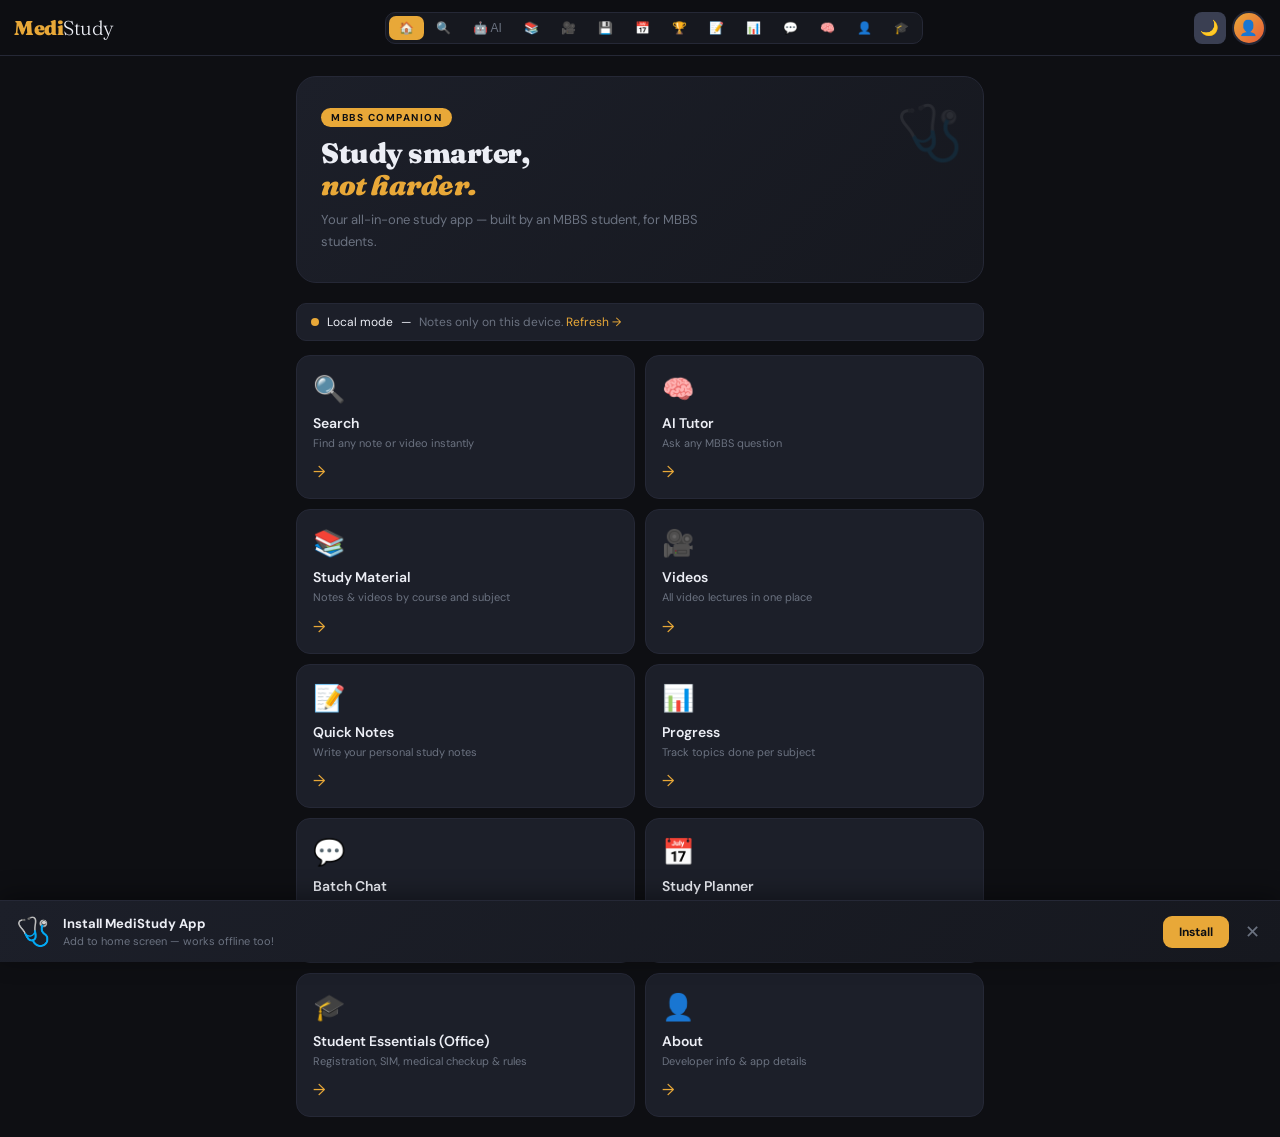
==== commit 256a4987: "Add files via upload" ====
--- a/index.html
+++ b/index.html
@@ -125,6 +125,12 @@
           <option value="">Select your university...</option>
         </select>
       </div>
+      <div id="profile-lock-note" style="display:none;font-size:11px;color:var(--muted);margin:-4px 0 10px;line-height:1.5;">🔒 Your university is locked after joining. Wrong university? Ask your admin.</div>
+      <div class="form-group" id="profile-joincode-box" style="display:none;margin-bottom:10px;">
+        <label style="font-size:11px;font-weight:600;color:var(--muted);display:block;margin-bottom:5px;">JOIN CODE</label>
+        <input type="text" id="profile-joincode-inp" class="lb-input" placeholder="Code from your university admin" autocapitalize="characters" autocomplete="off" style="margin-bottom:0;text-transform:uppercase;letter-spacing:2px;">
+        <div style="font-size:10px;color:var(--muted);margin-top:4px;">Your university admin gives you this code. You only enter it once.</div>
+      </div>
       <div class="form-group" style="margin-bottom:10px;">
         <label style="font-size:11px;font-weight:600;color:var(--muted);display:block;margin-bottom:5px;">COURSE</label>
         <select id="profile-course-inp" class="lb-input" style="margin-bottom:0;">
@@ -605,7 +611,14 @@
       </div>
       <!-- STRUCTURE -->
       <div class="aform active" id="aform-structure">
-        <div id="admin-add-university"><div class="section-label">🏫 Add a New University</div>
+        <div class="section-label">🔑 Join code for this university</div>
+        <div style="font-size:11px;color:var(--muted);margin-bottom:8px;line-height:1.6;">New students must enter this code to join the university selected above. Give it to your students (e.g. in the WhatsApp group). A new code stops working for new joiners only — students who already joined stay joined.</div>
+        <div style="display:flex;gap:8px;align-items:center;margin-bottom:6px;">
+          <div id="join-code-display" style="flex:1;font-family:monospace;font-size:20px;font-weight:800;letter-spacing:3px;color:var(--accent);">—</div>
+          <button class="edit-btn" onclick="copyJoinCode()">📋 Copy</button>
+          <button class="edit-btn" onclick="newJoinCode()">🔄 New code</button>
+        </div>
+        <div id="admin-add-university" style="margin-top:14px;"><div class="section-label">🏫 Add a New University</div>
         <div style="font-size:11px;color:var(--muted);margin-bottom:8px;">Use the "Managing University" bar above to switch which university you're editing. Use this only to create a brand new one.</div>
         <div class="add-inline"><input type="text" id="new-uni-name" placeholder="New university name"><button onclick="addUniversity()">+ Add Uni</button></div>
         <div class="add-inline" style="margin-top:4px;"><input type="text" id="new-uni-id" placeholder="short id e.g. ksmu"></div></div>
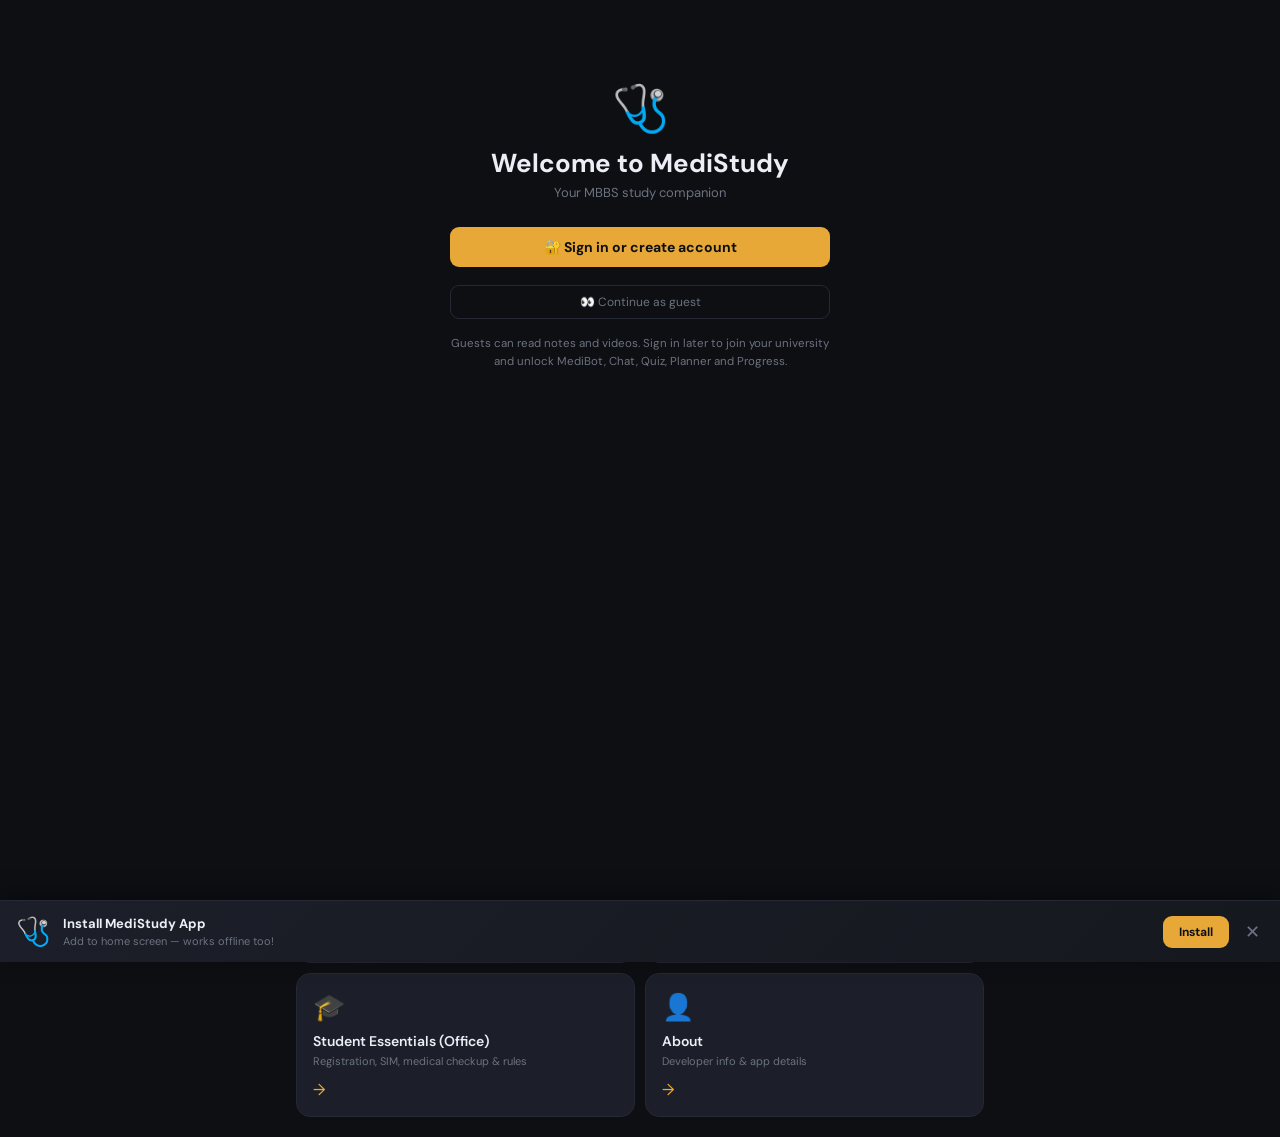
==== commit f2ec4554: "Add files via upload" ====
--- a/index.html
+++ b/index.html
@@ -103,6 +103,7 @@
     <!-- Logged-out view -->
     <div id="profile-loggedout-view">
       <button class="profile-edit-btn" onclick="closeProfile();openLoginModal()" style="background:var(--accent);margin-bottom:6px;">🔐 Sign In / Create Account</button>
+      <button class="profile-close-btn" id="profile-guest-change" onclick="closeProfile();openWelcomeGuest()" style="display:none;margin-bottom:6px;">🎓 Change university / course</button>
       <button class="profile-close-btn" onclick="closeProfile()">Close</button>
     </div>
 
@@ -344,8 +345,8 @@
       <button class="submit-btn" onclick="submitFeedback()">📨 Send Feedback</button>
       <div class="success-msg" id="fb-success">✅ Thanks! Your feedback has been sent.</div>
       <div style="margin-top:16px;">
-        <div style="font-size:12px;font-weight:700;color:var(--muted);margin-bottom:8px;">📋 COMMUNITY FEEDBACK</div>
-        <div id="my-feedback-list" style="font-size:12px;color:var(--muted);">Sign in to see feedback from everyone.</div>
+        <div style="font-size:12px;font-weight:700;color:var(--muted);margin-bottom:8px;">📋 FEEDBACK FROM YOUR UNIVERSITY</div>
+        <div id="my-feedback-list" style="font-size:12px;color:var(--muted);">Sign in to see feedback from your university.</div>
       </div>
     </div>
   </div>
@@ -507,6 +508,34 @@
     <button class="pdf-nav-btn" id="pdf-prev-btn" onclick="pdfPrevPage()" disabled>◀ Prev</button>
     <span id="pdf-page-info">Page 1 of 1</span>
     <button class="pdf-nav-btn" id="pdf-next-btn" onclick="pdfNextPage()">Next ▶</button>
+  </div>
+</div>
+<!-- WELCOME (first open only) -->
+<div id="welcome-overlay" style="display:none;position:fixed;inset:0;z-index:150;background:var(--bg);overflow-y:auto;padding:24px 18px;">
+  <div style="max-width:380px;margin:0 auto;padding-top:6vh;">
+    <div style="text-align:center;font-size:46px;">🩺</div>
+    <h1 style="text-align:center;font-size:26px;margin:8px 0 4px;">Welcome to MediStudy</h1>
+    <p style="text-align:center;color:var(--muted);font-size:13px;margin:0 0 26px;">Your MBBS study companion</p>
+
+    <div id="welcome-step-choice">
+      <button class="submit-btn" onclick="welcomeSignIn()">🔐 Sign in or create account</button>
+      <button class="profile-close-btn" style="width:100%;margin-top:10px;" onclick="welcomeShowGuest()">👀 Continue as guest</button>
+      <p style="text-align:center;color:var(--muted);font-size:11.5px;line-height:1.6;margin-top:16px;">Guests can read notes and videos. Sign in later to join your university and unlock MediBot, Chat, Quiz, Planner and Progress.</p>
+    </div>
+
+    <div id="welcome-step-guest" style="display:none;">
+      <div class="form-group">
+        <label>YOUR UNIVERSITY</label>
+        <select id="welcome-uni" class="lb-input" onchange="welcomeUniChanged()" style="margin-bottom:0;"><option value="">Select your university...</option></select>
+      </div>
+      <div class="form-group">
+        <label>YOUR COURSE</label>
+        <select id="welcome-course" class="lb-input" style="margin-bottom:0;"><option value="">Select your course...</option></select>
+      </div>
+      <div id="welcome-err" style="color:#e85d38;font-size:12px;margin:0 0 8px;display:none;"></div>
+      <button class="submit-btn" onclick="welcomeStartGuest()">Start →</button>
+      <button class="profile-close-btn" style="width:100%;margin-top:10px;" onclick="welcomeBack()">← Back</button>
+    </div>
   </div>
 </div>
 <!-- LOGIN MODAL -->
@@ -931,6 +960,25 @@
           <div id="fb-lb-migrate-status" style="font-size:12px;margin-top:8px;line-height:1.6;"></div>
         </div>
 
+        <div style="background:#0e1a2e;border:1px solid var(--blue);border-radius:10px;padding:14px;margin-top:16px;">
+          <div style="font-size:13px;font-weight:700;margin-bottom:6px;color:var(--blue);">👥 Fill student directory (one-time)</div>
+          <div style="font-size:12px;color:var(--muted);line-height:1.7;margin-bottom:10px;">
+            Each university's Students tab and Dashboard read a per-university student directory. Every student's app fills in its own entry the next time they open the updated app. This fills it now from your existing accounts, so Ulyanovsk shows up straight away.
+            Accounts that haven't joined another university count as Ulyanovsk — <strong>run this before students of other universities start signing up</strong>. Safe to re-run.
+          </div>
+          <button class="submit-btn" onclick="backfillDirectory()" style="background:var(--blue);color:#fff;">👥 Fill student directory</button>
+          <div id="fb-dir-status" style="font-size:12px;margin-top:8px;line-height:1.6;"></div>
+        </div>
+
+        <div style="background:#1a1006;border:1px solid var(--accent);border-radius:10px;padding:14px;margin-top:16px;">
+          <div style="font-size:13px;font-weight:700;margin-bottom:6px;color:var(--accent);">💬 Tag old feedback as Ulyanovsk (one-time)</div>
+          <div style="font-size:12px;color:var(--muted);line-height:1.7;margin-bottom:10px;">
+            Feedback is now kept per university. Feedback sent before this update has no university tag, so it would not show anywhere. This tags all untagged feedback as Ulyanovsk. Safe to re-run.
+          </div>
+          <button class="submit-btn" onclick="tagOldFeedback()" style="background:var(--accent);color:#000;">💬 Tag old feedback</button>
+          <div id="fb-tagfb-status" style="font-size:12px;margin-top:8px;line-height:1.6;"></div>
+        </div>
+
         
       </div>
     </div>
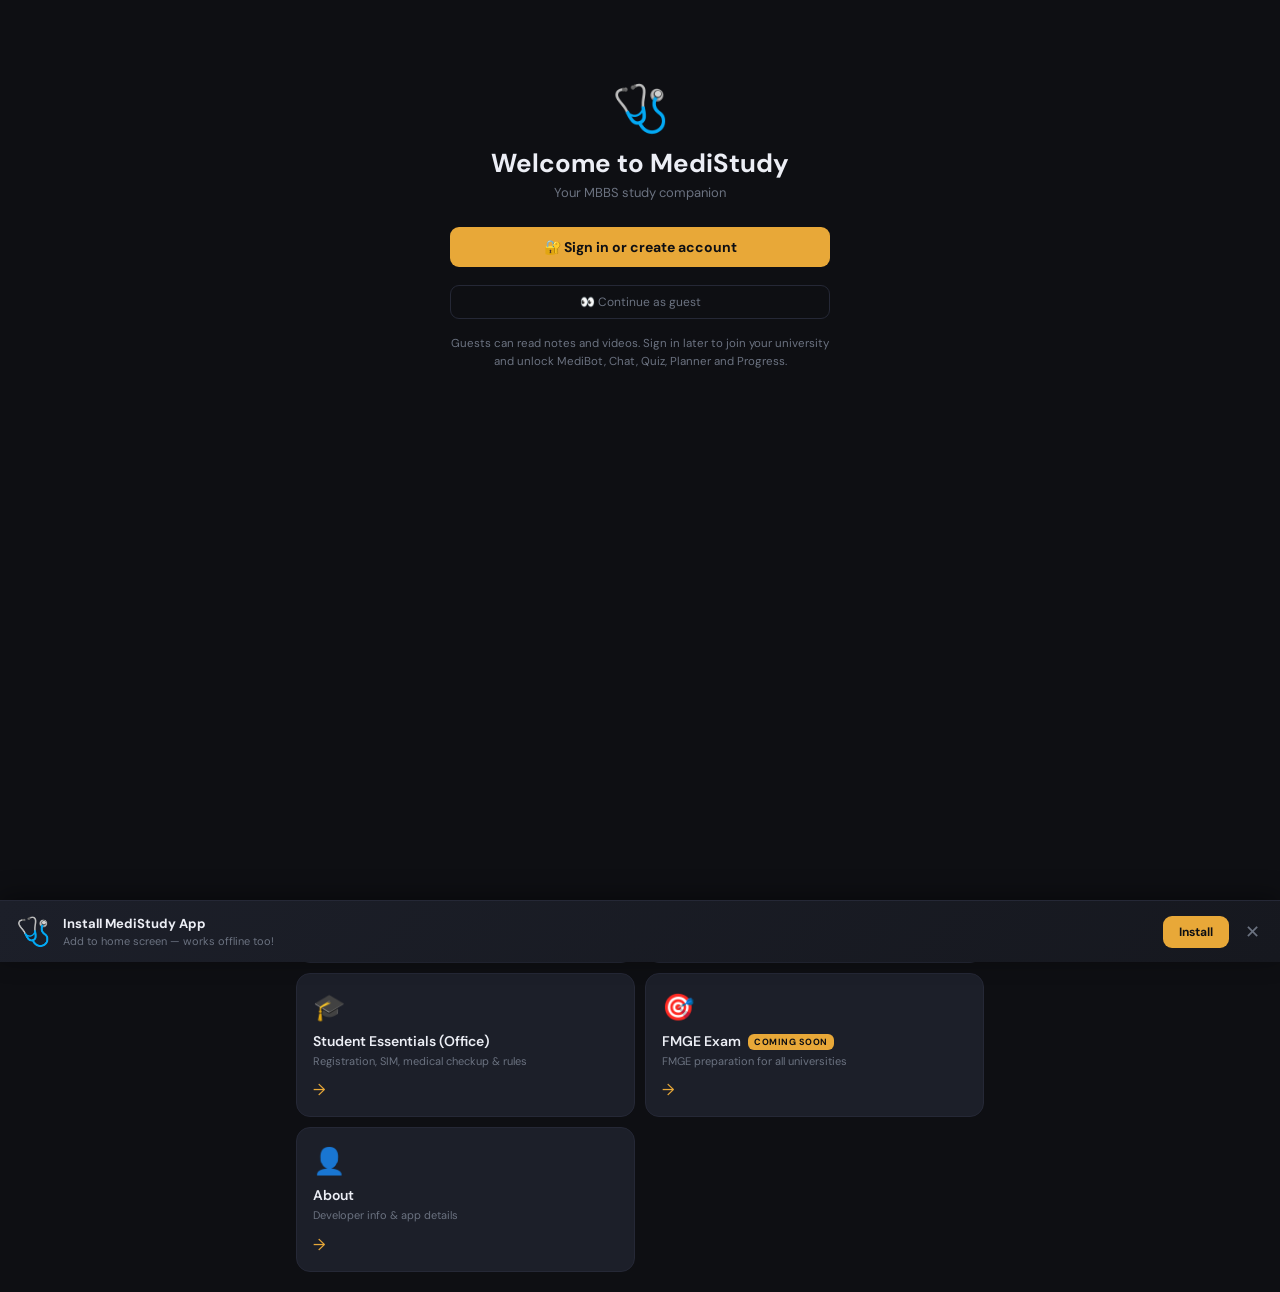
==== commit d85870ac: "Add files via upload" ====
--- a/index.html
+++ b/index.html
@@ -170,6 +170,7 @@
     <div class="home-card" onclick="goPage('chat')"><span class="hc-icon">💬</span><div class="hc-title">Batch Chat</div><div class="hc-desc">Chat with your batchmates live</div><div class="hc-arrow">→</div></div>
     <div class="home-card" onclick="goPage('planner')"><span class="hc-icon">📅</span><div class="hc-title">Study Planner</div><div class="hc-desc">Exam countdown & daily goals</div><div class="hc-arrow">→</div></div>
     <div class="home-card" onclick="goPage('essentials')"><span class="hc-icon">🎓</span><div class="hc-title">Student Essentials (Office)</div><div class="hc-desc">Registration, SIM, medical checkup & rules</div><div class="hc-arrow">→</div></div>
+    <div class="home-card" onclick="alert('FMGE preparation is coming soon! 🎯\n\nNotes, MCQs and guidance for the FMGE exam, open to students of every university.')"><span class="hc-icon">🎯</span><div class="hc-title">FMGE Exam <span style="font-size:9px;font-weight:700;letter-spacing:.5px;background:var(--accent);color:#0e0f13;border-radius:6px;padding:2px 6px;vertical-align:middle;margin-left:4px;">COMING SOON</span></div><div class="hc-desc">FMGE preparation for all universities</div><div class="hc-arrow">→</div></div>
     <div class="home-card" onclick="goPage('about')"><span class="hc-icon">👤</span><div class="hc-title">About</div><div class="hc-desc">Developer info & app details</div><div class="hc-arrow">→</div></div>
   </div>
 </div>
